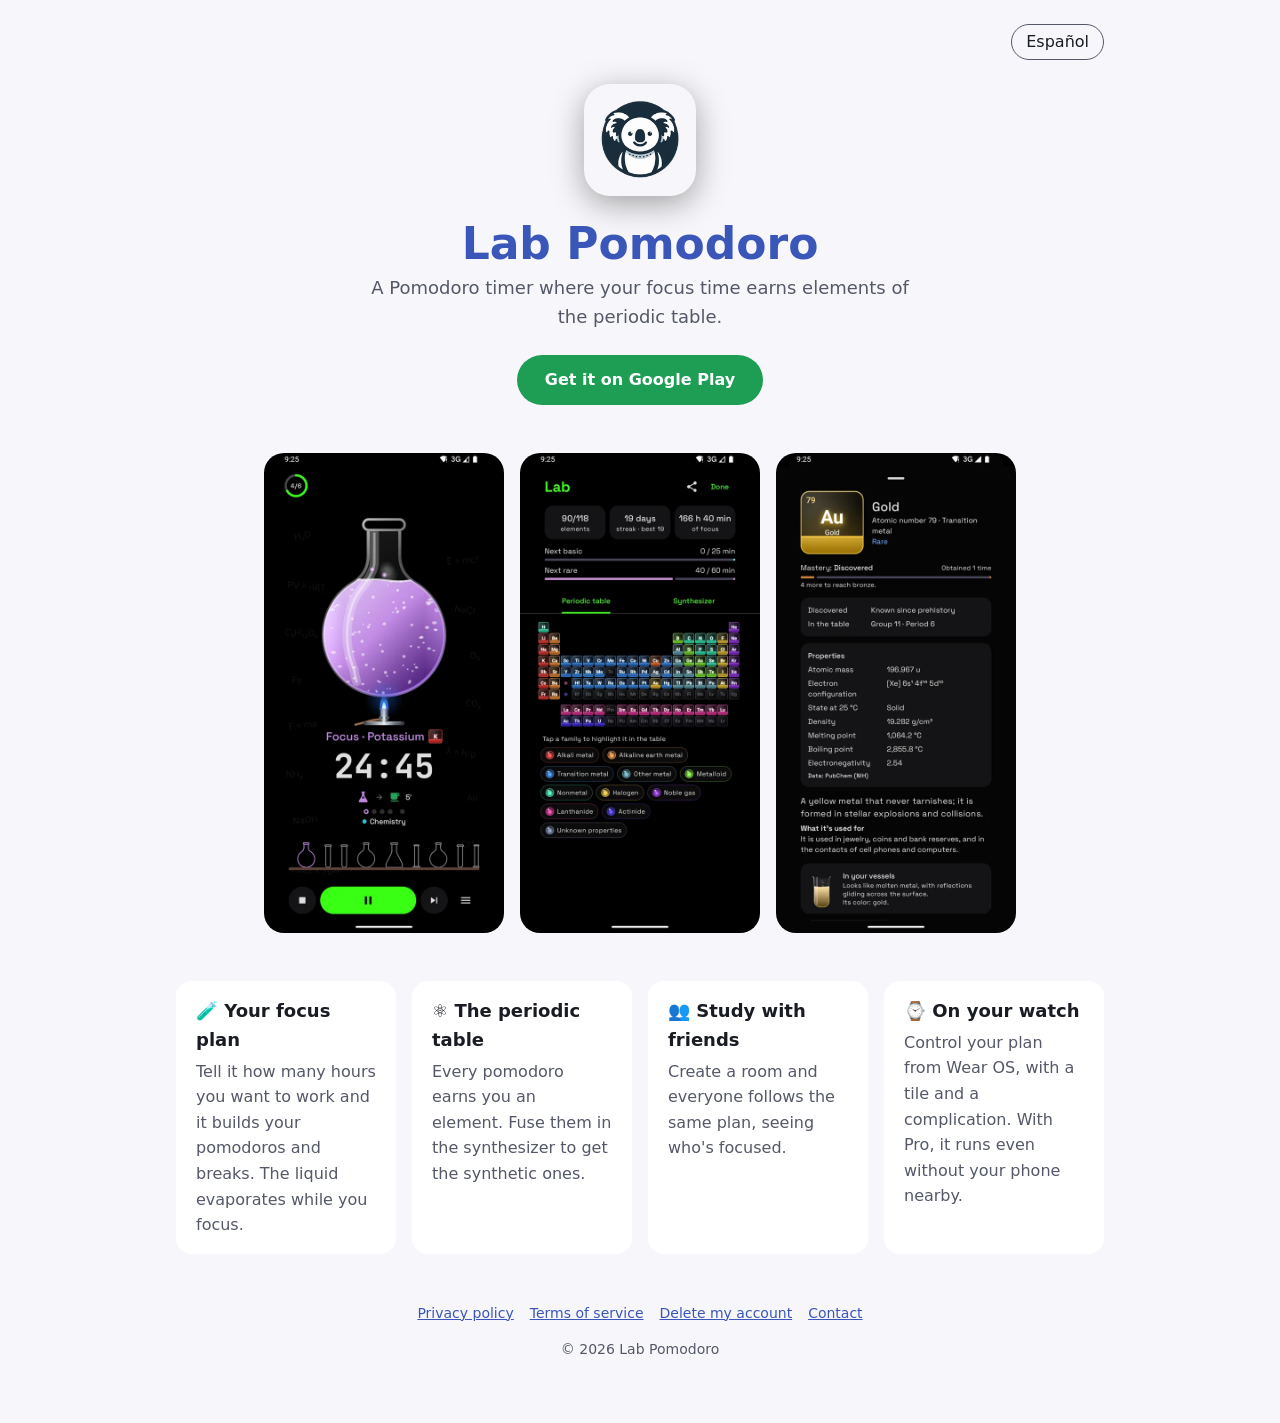
==== index.html @ 7a384c9f "Portada de Lab Pomodoro con enlaces a Play, privacidad y condiciones Co-Authored-By: Claude Opus 5.5" ====
<!doctype html>
<html lang="es">
<head>
<meta charset="utf-8">
<meta name="viewport" content="width=device-width, initial-scale=1">
<title>Lab Pomodoro</title>
<meta name="description" content="Timer Pomodoro: tu tiempo de enfoque te da elementos de la tabla periódica. · Pomodoro timer where your focus time earns elements of the periodic table.">
<link rel="icon" href="favicon.png">
<style>
  :root { --bg: #0c0e16; --fg: #e6e8f2; --muted: #a9adc2; --accent: #b2c5ff; --card: #171a26; --green: #2ecc71; --on-green: #06210f; }
  @media (prefers-color-scheme: light) {
    :root { --bg: #f7f7fb; --fg: #1a1c24; --muted: #545868; --accent: #3a56b8; --card: #ffffff; --green: #1e9e55; --on-green: #ffffff; }
  }
  * { box-sizing: border-box; }
  body { margin: 0; background: var(--bg); color: var(--fg); font: 16px/1.6 system-ui, -apple-system, "Segoe UI", Roboto, sans-serif; }
  main { max-width: 960px; margin: 0 auto; padding: 24px 16px 48px; }
  header { display: flex; justify-content: flex-end; }
  .lang { background: none; border: 1px solid var(--muted); color: var(--fg); border-radius: 999px; padding: 4px 14px; font: inherit; cursor: pointer; }
  .hero { text-align: center; padding: 24px 0 8px; }
  .hero img { width: 112px; height: 112px; border-radius: 26px; box-shadow: 0 8px 32px rgba(0, 0, 0, .35); }
  h1 { color: var(--accent); margin: 16px 0 4px; font-size: clamp(30px, 6vw, 44px); line-height: 1.15; }
  .tagline { color: var(--muted); font-size: 18px; max-width: 560px; margin: 0 auto 24px; }
  .play { display: inline-block; background: var(--green); color: var(--on-green); text-decoration: none; font-weight: 600; padding: 12px 28px; border-radius: 999px; }
  .shots { display: flex; gap: 16px; margin: 40px 0; overflow-x: auto; padding-bottom: 8px; }
  /* Centradas, pero si no caben se pueden deslizar desde la primera */
  .shots img:first-child { margin-left: auto; }
  .shots img:last-child { margin-right: auto; }
  .shots img { width: min(240px, 30vw); min-width: 150px; aspect-ratio: 1 / 2; border-radius: 20px; background: var(--card); }
  .features { display: grid; grid-template-columns: repeat(auto-fit, minmax(210px, 1fr)); gap: 16px; }
  .features section { background: var(--card); border-radius: 16px; padding: 16px 20px; }
  .features h2 { font-size: 18px; margin: 0 0 4px; }
  .features p { margin: 0; color: var(--muted); }
  footer { margin-top: 48px; text-align: center; color: var(--muted); font-size: 14px; }
  footer a { color: var(--accent); }
  footer nav { display: flex; flex-wrap: wrap; justify-content: center; gap: 4px 16px; margin-bottom: 8px; }
  html:not(.en) [lang="en"]:not(html), html.en [lang="es"]:not(html) { display: none; }
</style>
</head>
<body>
<main>
  <header><button class="lang" id="lang" type="button">English</button></header>

  <div class="hero">
    <img src="img/icon.png" alt="">
    <h1>Lab Pomodoro</h1>
    <p class="tagline" lang="es">Un timer Pomodoro donde tu tiempo de enfoque te da elementos de la tabla periódica.</p>
    <p class="tagline" lang="en">A Pomodoro timer where your focus time earns elements of the periodic table.</p>
    <a class="play" href="https://play.google.com/store/apps/details?id=com.jjas.labpomodoro">
      <span lang="es">Descárgala en Google Play</span><span lang="en">Get it on Google Play</span>
    </a>
  </div>

  <div class="shots" lang="es">
    <img src="img/es_1_timer.webp" alt="El timer con un matraz que se evapora mientras te enfocas">
    <img src="img/es_3_table.webp" alt="La tabla periódica con los elementos que has ganado">
    <img src="img/es_4_element.webp" alt="La ficha de un elemento">
  </div>
  <div class="shots" lang="en">
    <img src="img/en_1_timer.webp" alt="The timer with a flask that evaporates while you focus">
    <img src="img/en_3_table.webp" alt="The periodic table with the elements you've earned">
    <img src="img/en_4_element.webp" alt="An element's detail card">
  </div>

  <div class="features" lang="es">
    <section><h2>🧪 Tu plan de enfoque</h2><p>Dile cuántas horas quieres trabajar y arma los pomodoros y descansos. El líquido se evapora mientras te concentras.</p></section>
    <section><h2>⚛️ La tabla periódica</h2><p>Cada pomodoro te da un elemento. Fusiónalos en el sintetizador para conseguir los sintéticos.</p></section>
    <section><h2>👥 Estudia con amigos</h2><p>Crea una sala y todos siguen el mismo plan, viendo quién está enfocado.</p></section>
    <section><h2>⌚ En tu reloj</h2><p>Controla el plan desde Wear OS, con tile y complicación. Con Pro, corre aunque no tengas el teléfono cerca.</p></section>
  </div>
  <div class="features" lang="en">
    <section><h2>🧪 Your focus plan</h2><p>Tell it how many hours you want to work and it builds your pomodoros and breaks. The liquid evaporates while you focus.</p></section>
    <section><h2>⚛️ The periodic table</h2><p>Every pomodoro earns you an element. Fuse them in the synthesizer to get the synthetic ones.</p></section>
    <section><h2>👥 Study with friends</h2><p>Create a room and everyone follows the same plan, seeing who's focused.</p></section>
    <section><h2>⌚ On your watch</h2><p>Control your plan from Wear OS, with a tile and a complication. With Pro, it runs even without your phone nearby.</p></section>
  </div>

  <footer>
    <nav lang="es">
      <a href="https://jjas-029.github.io/k_pomodoro/privacy/">Política de privacidad</a>
      <a href="https://jjas-029.github.io/k_pomodoro/privacy/terms.html">Condiciones del servicio</a>
      <a href="https://jjas-029.github.io/k_pomodoro/privacy/delete-account.html">Borrar mi cuenta</a>
      <a href="mailto:ciencia.koala@gmail.com">Contacto</a>
    </nav>
    <nav lang="en">
      <a href="https://jjas-029.github.io/k_pomodoro/privacy/#en">Privacy policy</a>
      <a href="https://jjas-029.github.io/k_pomodoro/privacy/terms.html#en">Terms of service</a>
      <a href="https://jjas-029.github.io/k_pomodoro/privacy/delete-account.html">Delete my account</a>
      <a href="mailto:ciencia.koala@gmail.com">Contact</a>
    </nav>
    <p>© 2026 Lab Pomodoro</p>
  </footer>
</main>
<script>
  // Muestra el idioma del navegador; el botón cambia entre español e inglés
  const root = document.documentElement;
  const button = document.getElementById('lang');
  function show(english) {
    root.classList.toggle('en', english);
    root.lang = english ? 'en' : 'es';
    button.textContent = english ? 'Español' : 'English';
  }
  show(!(navigator.language || 'es').toLowerCase().startsWith('es'));
  button.addEventListener('click', () => show(!root.classList.contains('en')));
</script>
</body>
</html>
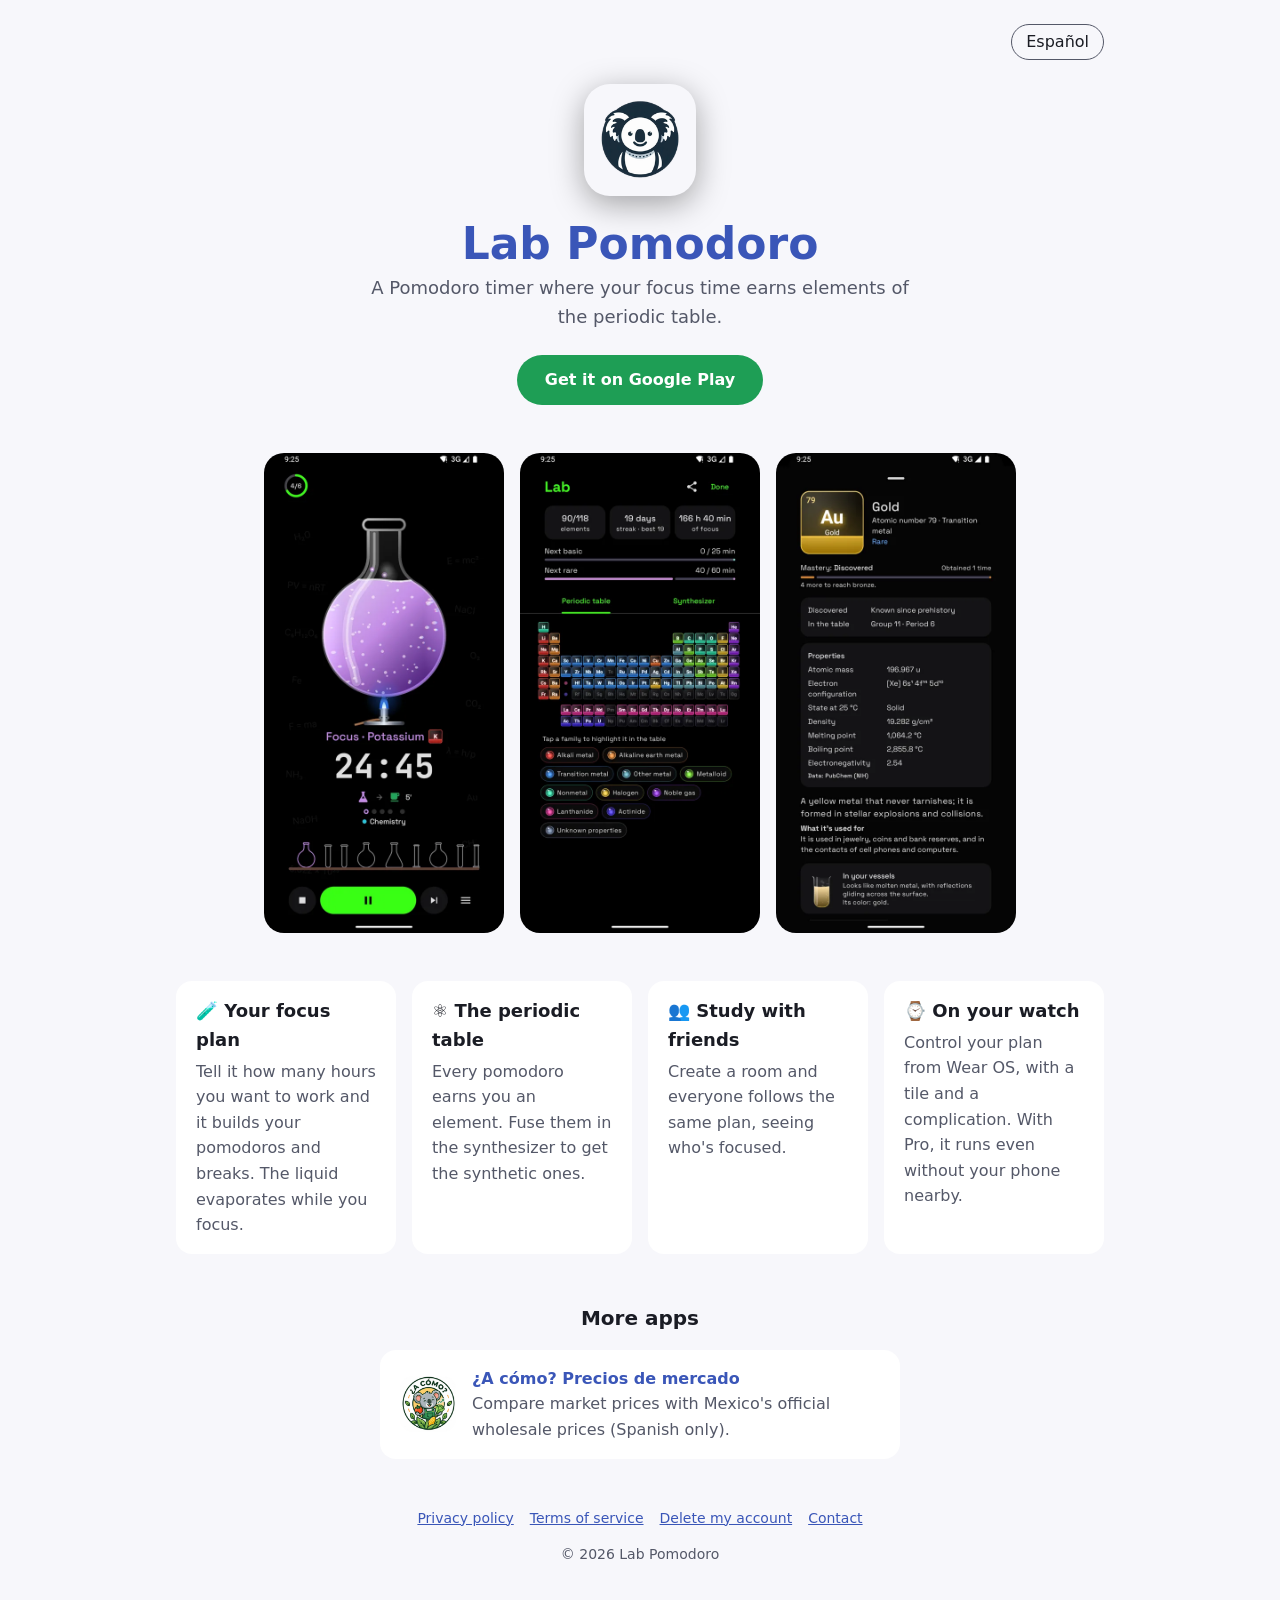
==== commit 5d95a9a4: "Página y aviso de privacidad de ¿A cómo?; sección Más apps en la portada Co-Authored-By: Claude Opus" ====
--- a/index.html
+++ b/index.html
@@ -6,6 +6,7 @@
 <title>Lab Pomodoro</title>
 <meta name="description" content="Timer Pomodoro: tu tiempo de enfoque te da elementos de la tabla periódica. · Pomodoro timer where your focus time earns elements of the periodic table.">
 <link rel="icon" href="favicon.png">
+<meta name="google-site-verification" content="lcFokOUQfvaaZZ9YzByooLf1L2oYpIY4CRU5PDK8ygM">
 <style>
   :root { --bg: #0c0e16; --fg: #e6e8f2; --muted: #a9adc2; --accent: #b2c5ff; --card: #171a26; --green: #2ecc71; --on-green: #06210f; }
   @media (prefers-color-scheme: light) {
@@ -30,6 +31,12 @@
   .features section { background: var(--card); border-radius: 16px; padding: 16px 20px; }
   .features h2 { font-size: 18px; margin: 0 0 4px; }
   .features p { margin: 0; color: var(--muted); }
+  .more { margin-top: 48px; }
+  .more h2 { font-size: 20px; text-align: center; margin: 0 0 16px; }
+  .app { display: flex; gap: 16px; align-items: center; max-width: 520px; margin: 0 auto; background: var(--card); border-radius: 16px; padding: 16px 20px; color: inherit; text-decoration: none; }
+  .app img { width: 56px; height: 56px; border-radius: 14px; flex: none; }
+  .app strong { display: block; color: var(--accent); }
+  .app span { color: var(--muted); }
   footer { margin-top: 48px; text-align: center; color: var(--muted); font-size: 14px; }
   footer a { color: var(--accent); }
   footer nav { display: flex; flex-wrap: wrap; justify-content: center; gap: 4px 16px; margin-bottom: 8px; }
@@ -74,6 +81,16 @@
     <section><h2>⌚ On your watch</h2><p>Control your plan from Wear OS, with a tile and a complication. With Pro, it runs even without your phone nearby.</p></section>
   </div>
 
+  <div class="more">
+    <h2 lang="es">Más apps</h2><h2 lang="en">More apps</h2>
+    <a class="app" href="acomo/">
+      <img src="acomo/icon.png" alt="">
+      <div><strong>¿A cómo? Precios de mercado</strong>
+        <span lang="es">Compara lo que te cobran en el mercado con los precios oficiales de mayoreo de México.</span>
+        <span lang="en">Compare market prices with Mexico's official wholesale prices (Spanish only).</span></div>
+    </a>
+  </div>
+
   <footer>
     <nav lang="es">
       <a href="https://jjas-029.github.io/k_pomodoro/privacy/">Política de privacidad</a>
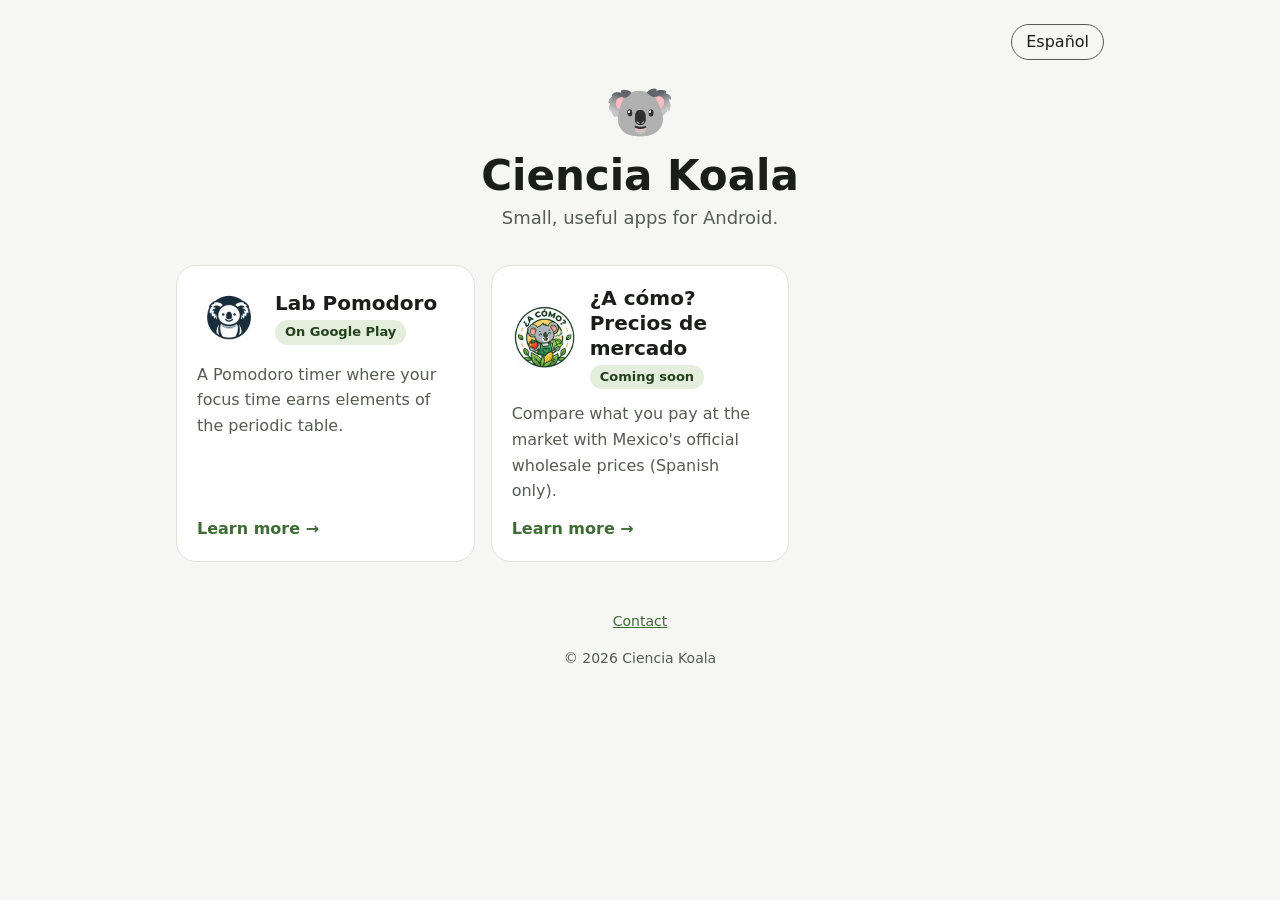
==== commit a985d0d2: "Catálogo de apps en la portada; Lab Pomodoro y ¿A cómo? en sus propias páginas Co-Authored-By: Claud" ====
--- a/index.html
+++ b/index.html
@@ -3,43 +3,35 @@
 <head>
 <meta charset="utf-8">
 <meta name="viewport" content="width=device-width, initial-scale=1">
-<title>Lab Pomodoro</title>
-<meta name="description" content="Timer Pomodoro: tu tiempo de enfoque te da elementos de la tabla periódica. · Pomodoro timer where your focus time earns elements of the periodic table.">
+<title>Ciencia Koala · Apps</title>
+<meta name="description" content="Apps para Android de Ciencia Koala: Lab Pomodoro y ¿A cómo? · Android apps by Ciencia Koala.">
 <link rel="icon" href="favicon.png">
 <meta name="google-site-verification" content="lcFokOUQfvaaZZ9YzByooLf1L2oYpIY4CRU5PDK8ygM">
 <style>
-  :root { --bg: #0c0e16; --fg: #e6e8f2; --muted: #a9adc2; --accent: #b2c5ff; --card: #171a26; --green: #2ecc71; --on-green: #06210f; }
-  @media (prefers-color-scheme: light) {
-    :root { --bg: #f7f7fb; --fg: #1a1c24; --muted: #545868; --accent: #3a56b8; --card: #ffffff; --green: #1e9e55; --on-green: #ffffff; }
+  :root { --bg: #f6f7f4; --fg: #1b1d1a; --muted: #565b54; --accent: #3f6b35; --card: #ffffff; --line: #e1e4dc; --chip: #e4eedd; --on-chip: #24401d; }
+  @media (prefers-color-scheme: dark) {
+    :root { --bg: #111311; --fg: #e3e5df; --muted: #aab0a6; --accent: #a9d39a; --card: #1b1e1a; --line: #2b2f29; --chip: #26331f; --on-chip: #c8e6bc; }
   }
   * { box-sizing: border-box; }
   body { margin: 0; background: var(--bg); color: var(--fg); font: 16px/1.6 system-ui, -apple-system, "Segoe UI", Roboto, sans-serif; }
   main { max-width: 960px; margin: 0 auto; padding: 24px 16px 48px; }
   header { display: flex; justify-content: flex-end; }
   .lang { background: none; border: 1px solid var(--muted); color: var(--fg); border-radius: 999px; padding: 4px 14px; font: inherit; cursor: pointer; }
-  .hero { text-align: center; padding: 24px 0 8px; }
-  .hero img { width: 112px; height: 112px; border-radius: 26px; box-shadow: 0 8px 32px rgba(0, 0, 0, .35); }
-  h1 { color: var(--accent); margin: 16px 0 4px; font-size: clamp(30px, 6vw, 44px); line-height: 1.15; }
-  .tagline { color: var(--muted); font-size: 18px; max-width: 560px; margin: 0 auto 24px; }
-  .play { display: inline-block; background: var(--green); color: var(--on-green); text-decoration: none; font-weight: 600; padding: 12px 28px; border-radius: 999px; }
-  .shots { display: flex; gap: 16px; margin: 40px 0; overflow-x: auto; padding-bottom: 8px; }
-  /* Centradas, pero si no caben se pueden deslizar desde la primera */
-  .shots img:first-child { margin-left: auto; }
-  .shots img:last-child { margin-right: auto; }
-  .shots img { width: min(240px, 30vw); min-width: 150px; aspect-ratio: 1 / 2; border-radius: 20px; background: var(--card); }
-  .features { display: grid; grid-template-columns: repeat(auto-fit, minmax(210px, 1fr)); gap: 16px; }
-  .features section { background: var(--card); border-radius: 16px; padding: 16px 20px; }
-  .features h2 { font-size: 18px; margin: 0 0 4px; }
-  .features p { margin: 0; color: var(--muted); }
-  .more { margin-top: 48px; }
-  .more h2 { font-size: 20px; text-align: center; margin: 0 0 16px; }
-  .app { display: flex; gap: 16px; align-items: center; max-width: 520px; margin: 0 auto; background: var(--card); border-radius: 16px; padding: 16px 20px; color: inherit; text-decoration: none; }
-  .app img { width: 56px; height: 56px; border-radius: 14px; flex: none; }
-  .app strong { display: block; color: var(--accent); }
-  .app span { color: var(--muted); }
+  .intro { text-align: center; padding: 24px 0 32px; }
+  .logo { font-size: 56px; line-height: 1; }
+  h1 { margin: 12px 0 4px; font-size: clamp(30px, 6vw, 42px); line-height: 1.15; }
+  .intro p { color: var(--muted); font-size: 18px; max-width: 520px; margin: 0 auto; }
+  .apps { display: grid; grid-template-columns: repeat(auto-fill, minmax(280px, 1fr)); gap: 16px; }
+  .app { display: flex; flex-direction: column; gap: 12px; background: var(--card); border: 1px solid var(--line); border-radius: 20px; padding: 20px; color: inherit; text-decoration: none; transition: transform .15s, box-shadow .15s; }
+  .app:hover, .app:focus-visible { transform: translateY(-2px); box-shadow: 0 8px 24px rgba(0, 0, 0, .12); }
+  .app .top { display: flex; gap: 14px; align-items: center; }
+  .app img { width: 64px; height: 64px; border-radius: 16px; flex: none; }
+  .app h2 { font-size: 20px; margin: 0; line-height: 1.25; }
+  .chip { display: inline-block; font-size: 13px; font-weight: 600; background: var(--chip); color: var(--on-chip); border-radius: 999px; padding: 2px 10px; margin-top: 4px; }
+  .app p { margin: 0; color: var(--muted); }
+  .app .more { color: var(--accent); font-weight: 600; margin-top: auto; }
   footer { margin-top: 48px; text-align: center; color: var(--muted); font-size: 14px; }
   footer a { color: var(--accent); }
-  footer nav { display: flex; flex-wrap: wrap; justify-content: center; gap: 4px 16px; margin-bottom: 8px; }
   html:not(.en) [lang="en"]:not(html), html.en [lang="es"]:not(html) { display: none; }
 </style>
 </head>
@@ -47,64 +39,41 @@
 <main>
   <header><button class="lang" id="lang" type="button">English</button></header>
 
-  <div class="hero">
-    <img src="img/icon.png" alt="">
-    <h1>Lab Pomodoro</h1>
-    <p class="tagline" lang="es">Un timer Pomodoro donde tu tiempo de enfoque te da elementos de la tabla periódica.</p>
-    <p class="tagline" lang="en">A Pomodoro timer where your focus time earns elements of the periodic table.</p>
-    <a class="play" href="https://play.google.com/store/apps/details?id=com.jjas.labpomodoro">
-      <span lang="es">Descárgala en Google Play</span><span lang="en">Get it on Google Play</span>
-    </a>
+  <div class="intro">
+    <div class="logo" aria-hidden="true">🐨</div>
+    <h1>Ciencia Koala</h1>
+    <p lang="es">Apps pequeñas y útiles para Android.</p>
+    <p lang="en">Small, useful apps for Android.</p>
   </div>
 
-  <div class="shots" lang="es">
-    <img src="img/es_1_timer.webp" alt="El timer con un matraz que se evapora mientras te enfocas">
-    <img src="img/es_3_table.webp" alt="La tabla periódica con los elementos que has ganado">
-    <img src="img/es_4_element.webp" alt="La ficha de un elemento">
-  </div>
-  <div class="shots" lang="en">
-    <img src="img/en_1_timer.webp" alt="The timer with a flask that evaporates while you focus">
-    <img src="img/en_3_table.webp" alt="The periodic table with the elements you've earned">
-    <img src="img/en_4_element.webp" alt="An element's detail card">
-  </div>
+  <!-- Para agregar una app nueva: copiar un bloque <a class="app"> y crear su carpeta -->
+  <div class="apps">
+    <a class="app" href="lab-pomodoro/">
+      <div class="top">
+        <img src="lab-pomodoro/img/icon.png" alt="">
+        <div><h2>Lab Pomodoro</h2>
+          <span class="chip" lang="es">En Google Play</span><span class="chip" lang="en">On Google Play</span></div>
+      </div>
+      <p lang="es">Un timer Pomodoro donde tu tiempo de enfoque te da elementos de la tabla periódica.</p>
+      <p lang="en">A Pomodoro timer where your focus time earns elements of the periodic table.</p>
+      <span class="more"><span lang="es">Ver más →</span><span lang="en">Learn more →</span></span>
+    </a>
 
-  <div class="features" lang="es">
-    <section><h2>🧪 Tu plan de enfoque</h2><p>Dile cuántas horas quieres trabajar y arma los pomodoros y descansos. El líquido se evapora mientras te concentras.</p></section>
-    <section><h2>⚛️ La tabla periódica</h2><p>Cada pomodoro te da un elemento. Fusiónalos en el sintetizador para conseguir los sintéticos.</p></section>
-    <section><h2>👥 Estudia con amigos</h2><p>Crea una sala y todos siguen el mismo plan, viendo quién está enfocado.</p></section>
-    <section><h2>⌚ En tu reloj</h2><p>Controla el plan desde Wear OS, con tile y complicación. Con Pro, corre aunque no tengas el teléfono cerca.</p></section>
-  </div>
-  <div class="features" lang="en">
-    <section><h2>🧪 Your focus plan</h2><p>Tell it how many hours you want to work and it builds your pomodoros and breaks. The liquid evaporates while you focus.</p></section>
-    <section><h2>⚛️ The periodic table</h2><p>Every pomodoro earns you an element. Fuse them in the synthesizer to get the synthetic ones.</p></section>
-    <section><h2>👥 Study with friends</h2><p>Create a room and everyone follows the same plan, seeing who's focused.</p></section>
-    <section><h2>⌚ On your watch</h2><p>Control your plan from Wear OS, with a tile and a complication. With Pro, it runs even without your phone nearby.</p></section>
-  </div>
-
-  <div class="more">
-    <h2 lang="es">Más apps</h2><h2 lang="en">More apps</h2>
     <a class="app" href="acomo/">
-      <img src="acomo/icon.png" alt="">
-      <div><strong>¿A cómo? Precios de mercado</strong>
-        <span lang="es">Compara lo que te cobran en el mercado con los precios oficiales de mayoreo de México.</span>
-        <span lang="en">Compare market prices with Mexico's official wholesale prices (Spanish only).</span></div>
+      <div class="top">
+        <img src="acomo/icon.png" alt="">
+        <div><h2>¿A cómo? Precios de mercado</h2>
+          <span class="chip" lang="es">Muy pronto</span><span class="chip" lang="en">Coming soon</span></div>
+      </div>
+      <p lang="es">Compara lo que te cobran en el mercado o tianguis con los precios oficiales de mayoreo de México.</p>
+      <p lang="en">Compare what you pay at the market with Mexico's official wholesale prices (Spanish only).</p>
+      <span class="more"><span lang="es">Ver más →</span><span lang="en">Learn more →</span></span>
     </a>
   </div>
 
   <footer>
-    <nav lang="es">
-      <a href="https://jjas-029.github.io/k_pomodoro/privacy/">Política de privacidad</a>
-      <a href="https://jjas-029.github.io/k_pomodoro/privacy/terms.html">Condiciones del servicio</a>
-      <a href="https://jjas-029.github.io/k_pomodoro/privacy/delete-account.html">Borrar mi cuenta</a>
-      <a href="mailto:ciencia.koala@gmail.com">Contacto</a>
-    </nav>
-    <nav lang="en">
-      <a href="https://jjas-029.github.io/k_pomodoro/privacy/#en">Privacy policy</a>
-      <a href="https://jjas-029.github.io/k_pomodoro/privacy/terms.html#en">Terms of service</a>
-      <a href="https://jjas-029.github.io/k_pomodoro/privacy/delete-account.html">Delete my account</a>
-      <a href="mailto:ciencia.koala@gmail.com">Contact</a>
-    </nav>
-    <p>© 2026 Lab Pomodoro</p>
+    <p><a href="mailto:ciencia.koala@gmail.com"><span lang="es">Contacto</span><span lang="en">Contact</span></a></p>
+    <p>© 2026 Ciencia Koala</p>
   </footer>
 </main>
 <script>
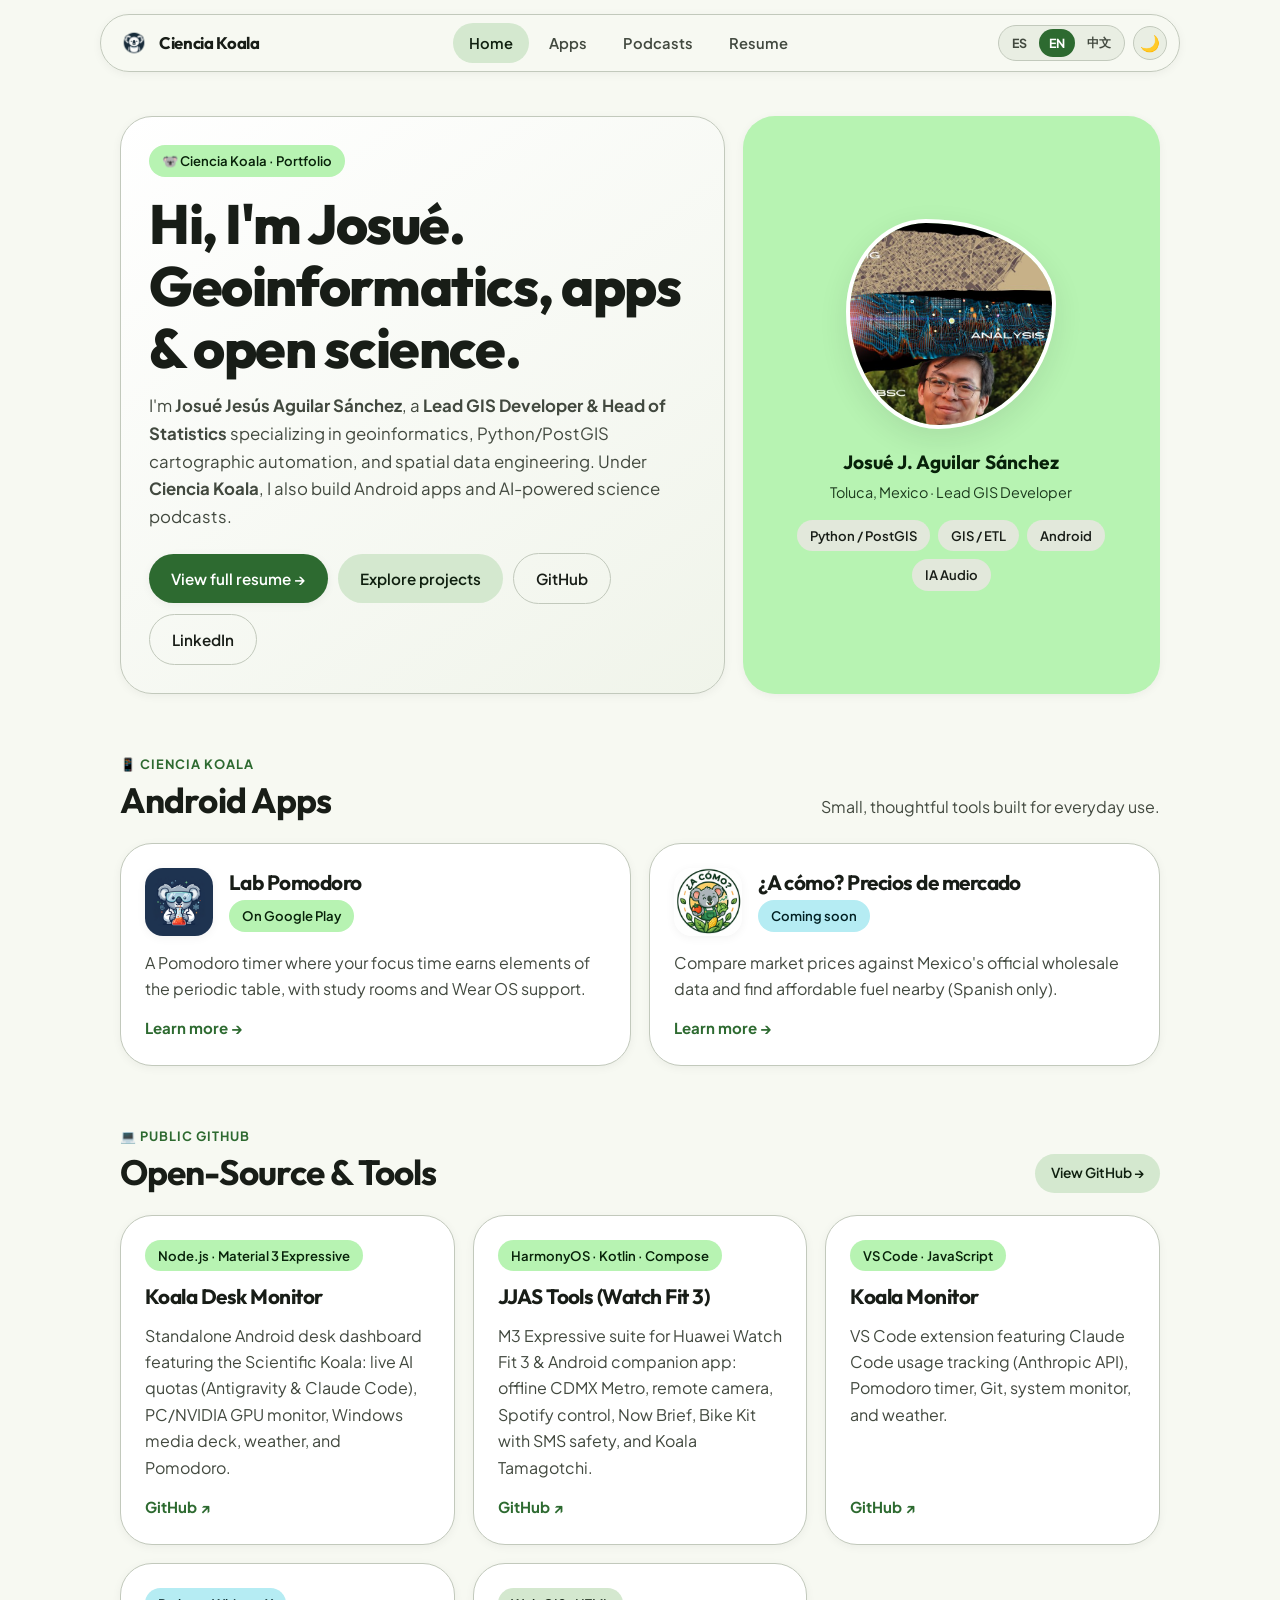
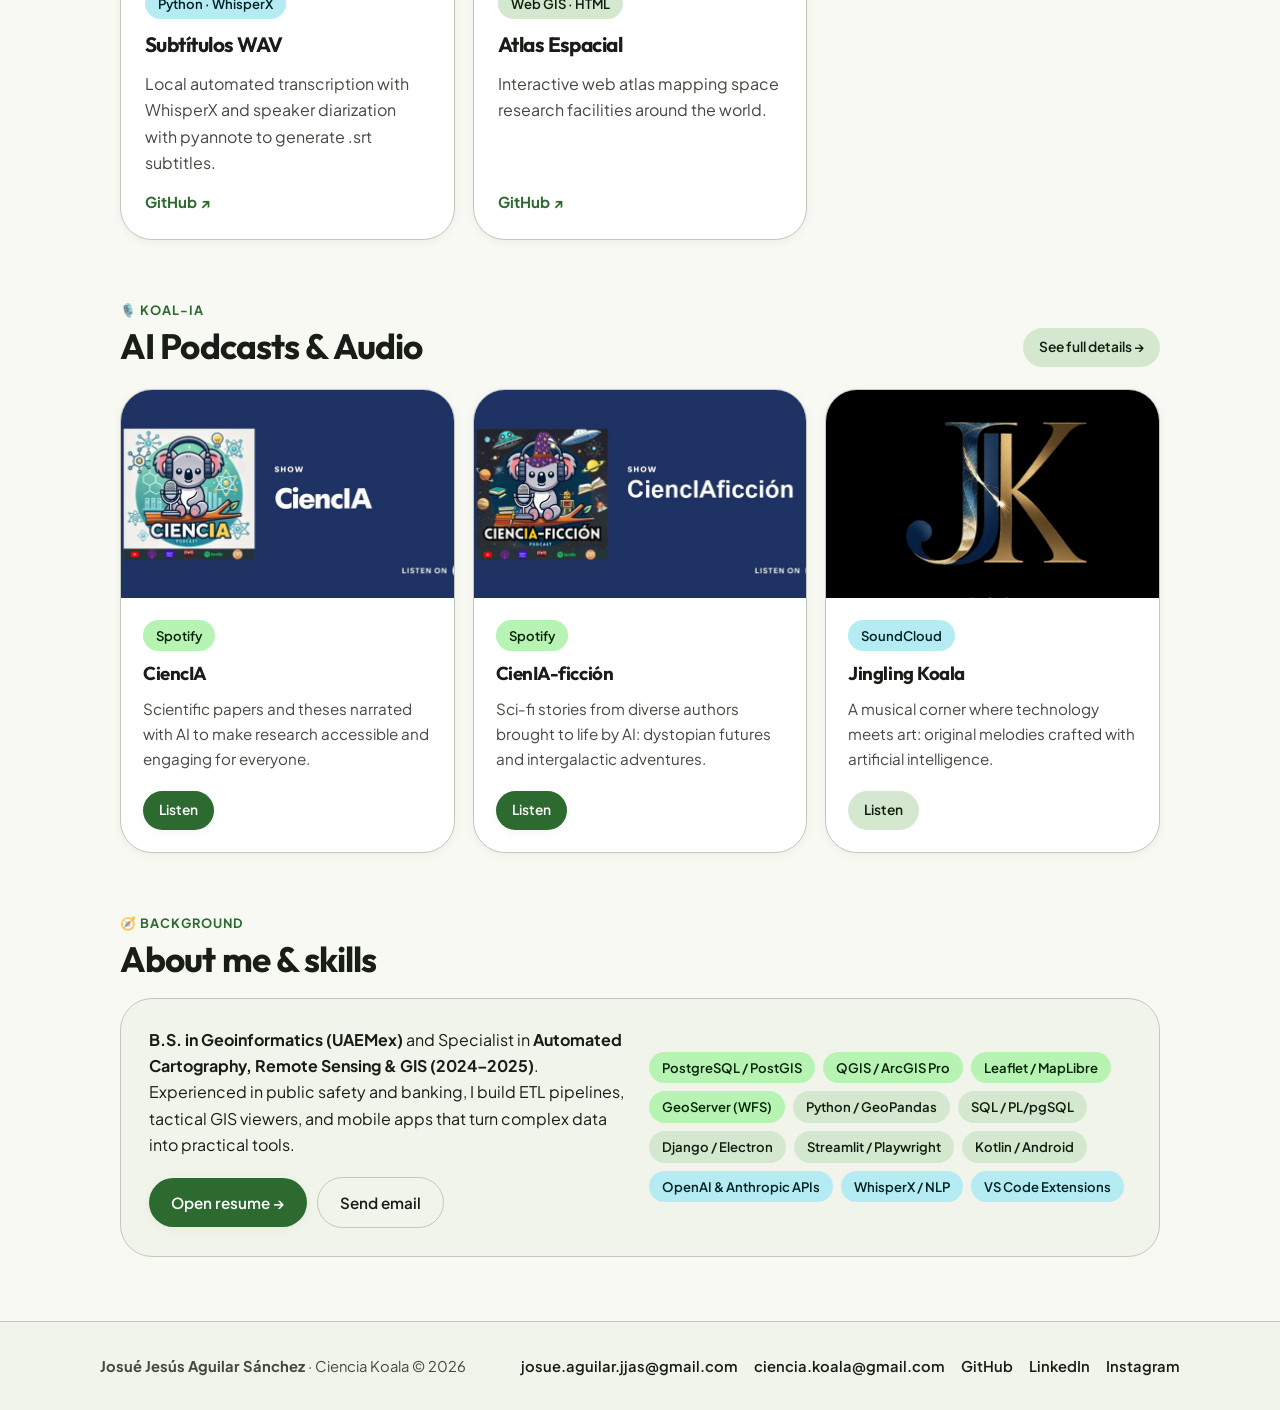
==== commit f7033497: "Unificar portafolio personal, CV, podcasts Koal-IA y apps Ciencia Koala (M3 Expressive, ES/EN/ZH)" ====
--- a/index.html
+++ b/index.html
@@ -1,92 +1,420 @@
 <!doctype html>
-<html lang="es">
+<html lang="es" data-lang="es">
 <head>
-<meta charset="utf-8">
-<meta name="viewport" content="width=device-width, initial-scale=1">
-<title>Ciencia Koala · Apps</title>
-<meta name="description" content="Apps para Android de Ciencia Koala: Lab Pomodoro y ¿A cómo? · Android apps by Ciencia Koala.">
-<link rel="icon" href="favicon.png">
-<meta name="google-site-verification" content="lcFokOUQfvaaZZ9YzByooLf1L2oYpIY4CRU5PDK8ygM">
-<style>
-  :root { --bg: #f6f7f4; --fg: #1b1d1a; --muted: #565b54; --accent: #3f6b35; --card: #ffffff; --line: #e1e4dc; --chip: #e4eedd; --on-chip: #24401d; }
-  @media (prefers-color-scheme: dark) {
-    :root { --bg: #111311; --fg: #e3e5df; --muted: #aab0a6; --accent: #a9d39a; --card: #1b1e1a; --line: #2b2f29; --chip: #26331f; --on-chip: #c8e6bc; }
-  }
-  * { box-sizing: border-box; }
-  body { margin: 0; background: var(--bg); color: var(--fg); font: 16px/1.6 system-ui, -apple-system, "Segoe UI", Roboto, sans-serif; }
-  main { max-width: 960px; margin: 0 auto; padding: 24px 16px 48px; }
-  header { display: flex; justify-content: flex-end; }
-  .lang { background: none; border: 1px solid var(--muted); color: var(--fg); border-radius: 999px; padding: 4px 14px; font: inherit; cursor: pointer; }
-  .intro { text-align: center; padding: 24px 0 32px; }
-  .logo { font-size: 56px; line-height: 1; }
-  h1 { margin: 12px 0 4px; font-size: clamp(30px, 6vw, 42px); line-height: 1.15; }
-  .intro p { color: var(--muted); font-size: 18px; max-width: 520px; margin: 0 auto; }
-  .apps { display: grid; grid-template-columns: repeat(auto-fill, minmax(280px, 1fr)); gap: 16px; }
-  .app { display: flex; flex-direction: column; gap: 12px; background: var(--card); border: 1px solid var(--line); border-radius: 20px; padding: 20px; color: inherit; text-decoration: none; transition: transform .15s, box-shadow .15s; }
-  .app:hover, .app:focus-visible { transform: translateY(-2px); box-shadow: 0 8px 24px rgba(0, 0, 0, .12); }
-  .app .top { display: flex; gap: 14px; align-items: center; }
-  .app img { width: 64px; height: 64px; border-radius: 16px; flex: none; }
-  .app h2 { font-size: 20px; margin: 0; line-height: 1.25; }
-  .chip { display: inline-block; font-size: 13px; font-weight: 600; background: var(--chip); color: var(--on-chip); border-radius: 999px; padding: 2px 10px; margin-top: 4px; }
-  .app p { margin: 0; color: var(--muted); }
-  .app .more { color: var(--accent); font-weight: 600; margin-top: auto; }
-  footer { margin-top: 48px; text-align: center; color: var(--muted); font-size: 14px; }
-  footer a { color: var(--accent); }
-  html:not(.en) [lang="en"]:not(html), html.en [lang="es"]:not(html) { display: none; }
-</style>
+  <meta charset="utf-8">
+  <meta name="viewport" content="width=device-width, initial-scale=1">
+  <title>Josué J.A.S. · Ciencia Koala</title>
+  <meta name="description" content="Portafolio personal de Josué Jesús Aguilar Sánchez y proyectos de Ciencia Koala: apps para Android (Lab Pomodoro, ¿A cómo?), geoinformática y podcasts con IA.">
+  <link rel="icon" href="favicon.png">
+  <!-- Verificación de Google Search Console / AdMob — NO eliminar -->
+  <meta name="google-site-verification" content="lcFokOUQfvaaZZ9YzByooLf1L2oYpIY4CRU5PDK8ygM">
+  <link rel="stylesheet" href="assets/css/site.css">
+  <script src="assets/js/site.js"></script>
 </head>
 <body>
-<main>
-  <header><button class="lang" id="lang" type="button">English</button></header>
-
-  <div class="intro">
-    <div class="logo" aria-hidden="true">🐨</div>
-    <h1>Ciencia Koala</h1>
-    <p lang="es">Apps pequeñas y útiles para Android.</p>
-    <p lang="en">Small, useful apps for Android.</p>
+  <div class="topbar-wrap">
+    <header class="topbar">
+      <a class="brand" href="./">
+        <img src="assets/img/logo-koala.png" alt="">
+        <span>Ciencia Koala</span>
+      </a>
+
+      <nav class="nav-links" aria-label="Navegación principal">
+        <a class="nav-link active" href="./">
+          <span data-i18n="es">Inicio</span>
+          <span data-i18n="en">Home</span>
+          <span data-i18n="zh">首页</span>
+        </a>
+        <a class="nav-link" href="#apps">
+          <span data-i18n="es">Apps</span>
+          <span data-i18n="en">Apps</span>
+          <span data-i18n="zh">应用</span>
+        </a>
+        <a class="nav-link" href="podcasts/">
+          <span data-i18n="es">Podcasts</span>
+          <span data-i18n="en">Podcasts</span>
+          <span data-i18n="zh">播客</span>
+        </a>
+        <a class="nav-link" href="cv/">
+          <span data-i18n="es">CV</span>
+          <span data-i18n="en">Resume</span>
+          <span data-i18n="zh">简历</span>
+        </a>
+      </nav>
+
+      <div class="controls">
+        <div class="lang-group" role="group" aria-label="Idioma">
+          <button class="lang-btn" type="button" data-set-lang="es" aria-pressed="true">ES</button>
+          <button class="lang-btn" type="button" data-set-lang="en" aria-pressed="false">EN</button>
+          <button class="lang-btn" type="button" data-set-lang="zh" aria-pressed="false">中文</button>
+        </div>
+        <button class="theme-btn" id="theme-toggle" type="button" aria-label="Cambiar tema">🌙</button>
+      </div>
+    </header>
   </div>
 
-  <!-- Para agregar una app nueva: copiar un bloque <a class="app"> y crear su carpeta -->
-  <div class="apps">
-    <a class="app" href="lab-pomodoro/">
-      <div class="top">
-        <img src="lab-pomodoro/img/icon.png" alt="">
-        <div><h2>Lab Pomodoro</h2>
-          <span class="chip" lang="es">En Google Play</span><span class="chip" lang="en">On Google Play</span></div>
-      </div>
-      <p lang="es">Un timer Pomodoro donde tu tiempo de enfoque te da elementos de la tabla periódica.</p>
-      <p lang="en">A Pomodoro timer where your focus time earns elements of the periodic table.</p>
-      <span class="more"><span lang="es">Ver más →</span><span lang="en">Learn more →</span></span>
-    </a>
-
-    <a class="app" href="acomo/">
-      <div class="top">
-        <img src="acomo/icon.png" alt="">
-        <div><h2>¿A cómo? Precios de mercado</h2>
-          <span class="chip" lang="es">Muy pronto</span><span class="chip" lang="en">Coming soon</span></div>
-      </div>
-      <p lang="es">Compara lo que te cobran en el mercado o tianguis con los precios oficiales de mayoreo de México.</p>
-      <p lang="en">Compare what you pay at the market with Mexico's official wholesale prices (Spanish only).</p>
-      <span class="more"><span lang="es">Ver más →</span><span lang="en">Learn more →</span></span>
-    </a>
-  </div>
-
-  <footer>
-    <p><a href="mailto:ciencia.koala@gmail.com"><span lang="es">Contacto</span><span lang="en">Contact</span></a></p>
-    <p>© 2026 Ciencia Koala</p>
+  <main class="container">
+    <!-- Hero Bento -->
+    <section class="hero-bento">
+      <div class="surface-card hero-main">
+        <div>
+          <div class="chip-row" style="margin-bottom: 16px;">
+            <span class="chip chip-primary">
+              <span data-i18n="es">🐨 Ciencia Koala · Portafolio</span>
+              <span data-i18n="en">🐨 Ciencia Koala · Portfolio</span>
+              <span data-i18n="zh">🐨 Ciencia Koala · 个人作品集</span>
+            </span>
+          </div>
+
+          <h1 class="display-title">
+            <span data-i18n="es">Hola, soy Josué.<br>Geoinformática, apps y ciencia abierta.</span>
+            <span data-i18n="en">Hi, I'm Josué.<br>Geoinformatics, apps &amp; open science.</span>
+            <span data-i18n="zh">你好，我是 Josué。<br>地理信息、移动应用与科普创作。</span>
+          </h1>
+
+          <p data-i18n="es">
+            Soy <strong>Josué Jesús Aguilar Sánchez</strong>, <strong>Lead GIS Developer &amp; Jefe de Estadística</strong>, especializado en geoinformática, automatización cartográfica con Python/PostGIS y análisis de datos masivos.
+            Bajo <strong>Ciencia Koala</strong> también creo apps para Android y proyectos de divulgación y audio con IA.
+          </p>
+          <p data-i18n="en">
+            I'm <strong>Josué Jesús Aguilar Sánchez</strong>, a <strong>Lead GIS Developer &amp; Head of Statistics</strong> specializing in geoinformatics, Python/PostGIS cartographic automation, and spatial data engineering.
+            Under <strong>Ciencia Koala</strong>, I also build Android apps and AI-powered science podcasts.
+          </p>
+          <p data-i18n="zh">
+            我是 <strong>Josué Jesús Aguilar Sánchez</strong>，担任<strong>首席 GIS 开发者与统计负责人</strong>，专注于地理信息科学、Python/PostGIS 制图自动化与空间数据工程。
+            在 <strong>Ciencia Koala</strong> 品牌下，我也开发 Android 应用与 AI 科普播客。
+          </p>
+        </div>
+
+        <div class="btn-row">
+          <a class="btn btn-filled" href="cv/">
+            <span data-i18n="es">Ver mi CV completo →</span>
+            <span data-i18n="en">View full resume →</span>
+            <span data-i18n="zh">查看完整简历 →</span>
+          </a>
+          <a class="btn btn-tonal" href="#apps">
+            <span data-i18n="es">Explorar proyectos</span>
+            <span data-i18n="en">Explore projects</span>
+            <span data-i18n="zh">浏览项目</span>
+          </a>
+          <a class="btn btn-outlined" href="https://github.com/JJAS-029" target="_blank" rel="noopener">GitHub</a>
+          <a class="btn btn-outlined" href="https://www.linkedin.com/in/josu%C3%A9-jes%C3%BAs-aguilar-s%C3%A1nchez-geo/" target="_blank" rel="noopener">LinkedIn</a>
+        </div>
+      </div>
+
+      <aside class="surface-card hero-side">
+        <div class="avatar-frame">
+          <img src="assets/img/profile.jpg" alt="Josué Jesús Aguilar Sánchez">
+        </div>
+        <div class="hero-side-content">
+          <div class="hero-side-meta">
+            <strong>Josué J. Aguilar Sánchez</strong>
+            <span data-i18n="es">Toluca, México · Lead GIS Developer</span>
+            <span data-i18n="en">Toluca, Mexico · Lead GIS Developer</span>
+            <span data-i18n="zh">墨西哥托卢卡 · 首席 GIS 开发者</span>
+          </div>
+          <div class="chip-row" style="justify-content: center;">
+            <span class="chip chip-surface">Python / PostGIS</span>
+            <span class="chip chip-surface">GIS / ETL</span>
+            <span class="chip chip-surface">Android</span>
+            <span class="chip chip-surface">IA Audio</span>
+          </div>
+        </div>
+      </aside>
+    </section>
+
+    <!-- Apps Android (Ciencia Koala) -->
+    <section id="apps">
+      <div class="section-header">
+        <div>
+          <div class="section-eyebrow">
+            <span data-i18n="es">📱 Ciencia Koala</span>
+            <span data-i18n="en">📱 Ciencia Koala</span>
+            <span data-i18n="zh">📱 Ciencia Koala</span>
+          </div>
+          <h2 class="section-title">
+            <span data-i18n="es">Apps para Android</span>
+            <span data-i18n="en">Android Apps</span>
+            <span data-i18n="zh">Android 应用</span>
+          </h2>
+        </div>
+        <p class="muted" style="margin: 0;">
+          <span data-i18n="es">Herramientas pequeñas, cuidadas y pensadas para el día a día.</span>
+          <span data-i18n="en">Small, thoughtful tools built for everyday use.</span>
+          <span data-i18n="zh">小巧、精致、面向日常使用的实用工具。</span>
+        </p>
+      </div>
+
+      <!-- Para agregar una app nueva: copiar un bloque <a class="project-card"> y crear su carpeta -->
+      <div class="grid-2">
+        <a class="project-card" href="lab-pomodoro/">
+          <div class="app-head">
+            <img class="app-icon" src="lab-pomodoro/img/icon.png" alt="Lab Pomodoro">
+            <div>
+              <h3>Lab Pomodoro</h3>
+              <span class="chip chip-primary" style="margin-top: 6px;">
+                <span data-i18n="es">En Google Play</span>
+                <span data-i18n="en">On Google Play</span>
+                <span data-i18n="zh">已在 Google Play 上架</span>
+              </span>
+            </div>
+          </div>
+          <p data-i18n="es">Un timer Pomodoro donde tu tiempo de enfoque te da elementos de la tabla periódica, salas con amigos y soporte para Wear OS.</p>
+          <p data-i18n="en">A Pomodoro timer where your focus time earns elements of the periodic table, with study rooms and Wear OS support.</p>
+          <p data-i18n="zh">一款番茄钟应用：你的专注时间可以解锁元素周期表中的化学元素，支持好友自习室与 Wear OS 手表。</p>
+          <span class="card-action">
+            <span data-i18n="es">Ver app →</span>
+            <span data-i18n="en">Learn more →</span>
+            <span data-i18n="zh">了解详情 →</span>
+          </span>
+        </a>
+
+        <a class="project-card" href="acomo/">
+          <div class="app-head">
+            <img class="app-icon" src="acomo/icon.png" alt="¿A cómo?">
+            <div>
+              <h3>¿A cómo? Precios de mercado</h3>
+              <span class="chip chip-tertiary" style="margin-top: 6px;">
+                <span data-i18n="es">Muy pronto</span>
+                <span data-i18n="en">Coming soon</span>
+                <span data-i18n="zh">即将推出</span>
+              </span>
+            </div>
+          </div>
+          <p data-i18n="es">Compara lo que te cobran en el mercado o tianguis con los precios oficiales de mayoreo de México y encuentra gasolina barata cerca de ti.</p>
+          <p data-i18n="en">Compare market prices against Mexico's official wholesale data and find affordable fuel nearby (Spanish only).</p>
+          <p data-i18n="zh">将墨西哥农贸市场价格与官方批发数据进行对比，并查找附近的低价加油站（仅限西班牙语）。</p>
+          <span class="card-action">
+            <span data-i18n="es">Ver app →</span>
+            <span data-i18n="en">Learn more →</span>
+            <span data-i18n="zh">了解详情 →</span>
+          </span>
+        </a>
+      </div>
+    </section>
+
+    <!-- Código Abierto / Proyectos Públicos en GitHub -->
+    <section id="opensource">
+      <div class="section-header">
+        <div>
+          <div class="section-eyebrow">
+            <span data-i18n="es">💻 GitHub Público</span>
+            <span data-i18n="en">💻 Public GitHub</span>
+            <span data-i18n="zh">💻 GitHub 开源项目</span>
+          </div>
+          <h2 class="section-title">
+            <span data-i18n="es">Herramientas y Código Abierto</span>
+            <span data-i18n="en">Open-Source &amp; Tools</span>
+            <span data-i18n="zh">开源工具与代码</span>
+          </h2>
+        </div>
+        <a class="btn btn-tonal btn-sm" href="https://github.com/JJAS-029?tab=repositories" target="_blank" rel="noopener">
+          <span data-i18n="es">Ver GitHub →</span>
+          <span data-i18n="en">View GitHub →</span>
+          <span data-i18n="zh">访问 GitHub →</span>
+        </a>
+      </div>
+
+      <div class="grid-3">
+        <a class="project-card" href="https://github.com/JJAS-029/monitor_cel" target="_blank" rel="noopener">
+          <span class="chip chip-primary" style="align-self: flex-start;">Node.js · Material 3 Expressive</span>
+          <h3>Koala Desk Monitor</h3>
+          <p data-i18n="es">Panel de escritorio para celular Android con tu Koala científico: cuotas de IA en vivo (Antigravity y Claude Code), monitor de PC/GPU NVIDIA, control multimedia, clima y Pomodoro.</p>
+          <p data-i18n="en">Standalone Android desk dashboard featuring the Scientific Koala: live AI quotas (Antigravity &amp; Claude Code), PC/NVIDIA GPU monitor, Windows media deck, weather, and Pomodoro.</p>
+          <p data-i18n="zh">Android 横屏桌面监控面板（Material 3 Expressive）：实时追踪 Antigravity 与 Claude Code 额度、PC/NVIDIA GPU 监控、媒体控制、天气与番茄钟。</p>
+          <span class="card-action">GitHub ↗</span>
+        </a>
+
+        <a class="project-card" href="https://github.com/JJAS-029/tools" target="_blank" rel="noopener">
+          <span class="chip chip-primary" style="align-self: flex-start;">HarmonyOS · Kotlin · Compose</span>
+          <h3>JJAS Tools (Watch Fit 3)</h3>
+          <p data-i18n="es">Suite M3 Expressive para Huawei Watch Fit 3 y Android: Metro CDMX sin internet, cámara remota, Spotify, Now Brief, Bici Kit con seguridad SMS y Koala Tamagotchi.</p>
+          <p data-i18n="en">M3 Expressive suite for Huawei Watch Fit 3 &amp; Android companion app: offline CDMX Metro, remote camera, Spotify control, Now Brief, Bike Kit with SMS safety, and Koala Tamagotchi.</p>
+          <p data-i18n="zh">面向华为 Watch Fit 3 与 Android 伴侣应用的 M3 Expressive 工具套件：离线墨西哥城地铁、远程相机、Spotify 控制、骑行安全短信与考拉电子宠物。</p>
+          <span class="card-action">GitHub ↗</span>
+        </a>
+
+        <a class="project-card" href="https://github.com/JJAS-029/koala_monitor" target="_blank" rel="noopener">
+          <span class="chip chip-primary" style="align-self: flex-start;">VS Code · JavaScript</span>
+          <h3>Koala Monitor</h3>
+          <p data-i18n="es">Extensión de VS Code con monitor de uso de Claude Code (API Anthropic), temporizador Pomodoro, Git, sistema y clima.</p>
+          <p data-i18n="en">VS Code extension featuring Claude Code usage tracking (Anthropic API), Pomodoro timer, Git, system monitor, and weather.</p>
+          <p data-i18n="zh">VS Code 扩展：监控 Claude Code 用量（Anthropic API）、番茄钟、Git 状态、系统监控与天气。</p>
+          <span class="card-action">GitHub ↗</span>
+        </a>
+
+        <a class="project-card" href="https://github.com/JJAS-029/subtitulos_wav" target="_blank" rel="noopener">
+          <span class="chip chip-tertiary" style="align-self: flex-start;">Python · WhisperX</span>
+          <h3>Subtítulos WAV</h3>
+          <p data-i18n="es">Transcripción local automática con WhisperX y diarización de hablantes con pyannote para generar archivos .srt.</p>
+          <p data-i18n="en">Local automated transcription with WhisperX and speaker diarization with pyannote to generate .srt subtitles.</p>
+          <p data-i18n="zh">基于 WhisperX 与 pyannote 的本地语音转录与说话人分离工具，自动生成 .srt 字幕。</p>
+          <span class="card-action">GitHub ↗</span>
+        </a>
+
+        <a class="project-card" href="https://github.com/JJAS-029/Atlas_espacial" target="_blank" rel="noopener">
+          <span class="chip" style="align-self: flex-start;">Web GIS · HTML</span>
+          <h3>Atlas Espacial</h3>
+          <p data-i18n="es">Atlas web interactivo que mapea instalaciones de investigación espacial alrededor del mundo.</p>
+          <p data-i18n="en">Interactive web atlas mapping space research facilities around the world.</p>
+          <p data-i18n="zh">展示全球航天研究设施的互动 Web 地图集。</p>
+          <span class="card-action">GitHub ↗</span>
+        </a>
+      </div>
+    </section>
+
+    <!-- Podcasts y Audio (Koal-IA) -->
+    <section id="podcasts">
+      <div class="section-header">
+        <div>
+          <div class="section-eyebrow">
+            <span data-i18n="es">🎙️ Koal-IA</span>
+            <span data-i18n="en">🎙️ Koal-IA</span>
+            <span data-i18n="zh">🎙️ Koal-IA</span>
+          </div>
+          <h2 class="section-title">
+            <span data-i18n="es">Podcasts y Audio con IA</span>
+            <span data-i18n="en">AI Podcasts &amp; Audio</span>
+            <span data-i18n="zh">AI 播客与音乐项目</span>
+          </h2>
+        </div>
+        <a class="btn btn-tonal btn-sm" href="podcasts/">
+          <span data-i18n="es">Ver todos los detalles →</span>
+          <span data-i18n="en">See full details →</span>
+          <span data-i18n="zh">查看全部详情 →</span>
+        </a>
+      </div>
+
+      <div class="grid-3">
+        <article class="podcast-card">
+          <img class="podcast-cover" src="assets/img/podcast-ciencia.jpg" alt="CiencIA">
+          <div class="podcast-body">
+            <span class="chip chip-primary" style="align-self: flex-start;">Spotify</span>
+            <h3>CiencIA</h3>
+            <p data-i18n="es">Documentos científicos y tesis narrados con inteligencia artificial para acercar el conocimiento a todos.</p>
+            <p data-i18n="en">Scientific papers and theses narrated with AI to make research accessible and engaging for everyone.</p>
+            <p data-i18n="zh">利用人工智能朗读科学论文与学位论文，让学术知识变得通俗易懂、触手可及。</p>
+            <div class="podcast-actions">
+              <a class="btn btn-filled btn-sm" href="https://creators.spotify.com/pod/show/jjas" target="_blank" rel="noopener">
+                <span data-i18n="es">Escuchar</span>
+                <span data-i18n="en">Listen</span>
+                <span data-i18n="zh">收听</span>
+              </a>
+            </div>
+          </div>
+        </article>
+
+        <article class="podcast-card">
+          <img class="podcast-cover" src="assets/img/podcast-ficcion.jpg" alt="CienIA-ficción">
+          <div class="podcast-body">
+            <span class="chip chip-primary" style="align-self: flex-start;">Spotify</span>
+            <h3>CienIA-ficción</h3>
+            <p data-i18n="es">Relatos de ciencia ficción de distintos autores narrados con IA: futuros distópicos y viajes intergalácticos.</p>
+            <p data-i18n="en">Sci-fi stories from diverse authors brought to life by AI: dystopian futures and intergalactic adventures.</p>
+            <p data-i18n="zh">由人工智能演绎的多位作家科幻故事：星际探险、未来世界与奇幻想象。</p>
+            <div class="podcast-actions">
+              <a class="btn btn-filled btn-sm" href="https://creators.spotify.com/pod/show/jjas1" target="_blank" rel="noopener">
+                <span data-i18n="es">Escuchar</span>
+                <span data-i18n="en">Listen</span>
+                <span data-i18n="zh">收听</span>
+              </a>
+            </div>
+          </div>
+        </article>
+
+        <article class="podcast-card">
+          <img class="podcast-cover" src="assets/img/podcast-jk.jpg" alt="Jingling Koala">
+          <div class="podcast-body">
+            <span class="chip chip-tertiary" style="align-self: flex-start;">SoundCloud</span>
+            <h3>Jingling Koala</h3>
+            <p data-i18n="es">Rincón musical donde la tecnología se convierte en arte: melodías originales creadas con inteligencia artificial.</p>
+            <p data-i18n="en">A musical corner where technology meets art: original melodies crafted with artificial intelligence.</p>
+            <p data-i18n="zh">科技与艺术交汇的音乐角落：由人工智能创作的温暖原创旋律。</p>
+            <div class="podcast-actions">
+              <a class="btn btn-tonal btn-sm" href="https://soundcloud.com/josue-aguilar-jjas" target="_blank" rel="noopener">
+                <span data-i18n="es">Escuchar</span>
+                <span data-i18n="en">Listen</span>
+                <span data-i18n="zh">收听</span>
+              </a>
+            </div>
+          </div>
+        </article>
+      </div>
+    </section>
+
+    <!-- Perfil y Stack -->
+    <section class="section-header" style="margin-bottom: 18px;">
+      <div>
+        <div class="section-eyebrow">
+          <span data-i18n="es">🧭 Trayectoria</span>
+          <span data-i18n="en">🧭 Background</span>
+          <span data-i18n="zh">🧭 个人背景</span>
+        </div>
+        <h2 class="section-title">
+          <span data-i18n="es">Sobre mí y habilidades</span>
+          <span data-i18n="en">About me &amp; skills</span>
+          <span data-i18n="zh">关于我与核心技能</span>
+        </h2>
+      </div>
+    </section>
+
+    <section class="surface-tonal">
+      <div class="grid-2" style="align-items: center;">
+        <div>
+          <p style="margin-top: 0;" data-i18n="es">
+            Licenciado en <strong>Geoinformática (UAEMex)</strong> y Especialista en <strong>Cartografía Automatizada, Teledetección y SIG (2024–2025)</strong>. Con experiencia en seguridad pública y banca, diseño pipelines ETL, visores tácticos y apps móviles que convierten datos complejos en herramientas útiles.
+          </p>
+          <p style="margin-top: 0;" data-i18n="en">
+            <strong>B.S. in Geoinformatics (UAEMex)</strong> and Specialist in <strong>Automated Cartography, Remote Sensing &amp; GIS (2024–2025)</strong>. Experienced in public safety and banking, I build ETL pipelines, tactical GIS viewers, and mobile apps that turn complex data into practical tools.
+          </p>
+          <p style="margin-top: 0;" data-i18n="zh">
+            墨西哥州自治大学（UAEMex）<strong>地理信息学学士</strong>及<strong>自动化制图、遥感与 GIS 专科（2024–2025）</strong>。拥有公共安全与银行业经验，专注于构建 ETL 流水线、战术级 GIS 可视化平台与移动应用。
+          </p>
+          <div class="btn-row" style="margin-top: 18px;">
+            <a class="btn btn-filled" href="cv/">
+              <span data-i18n="es">Abrir currículum →</span>
+              <span data-i18n="en">Open resume →</span>
+              <span data-i18n="zh">打开简历 →</span>
+            </a>
+            <a class="btn btn-outlined" href="mailto:josue.aguilar.jjas@gmail.com">
+              <span data-i18n="es">Escribir correo</span>
+              <span data-i18n="en">Send email</span>
+              <span data-i18n="zh">发送邮件</span>
+            </a>
+          </div>
+        </div>
+
+        <div class="chip-row">
+          <span class="chip chip-primary">PostgreSQL / PostGIS</span>
+          <span class="chip chip-primary">QGIS / ArcGIS Pro</span>
+          <span class="chip chip-primary">Leaflet / MapLibre</span>
+          <span class="chip chip-primary">GeoServer (WFS)</span>
+          <span class="chip">Python / GeoPandas</span>
+          <span class="chip">SQL / PL/pgSQL</span>
+          <span class="chip">Django / Electron</span>
+          <span class="chip">Streamlit / Playwright</span>
+          <span class="chip">Kotlin / Android</span>
+          <span class="chip chip-tertiary">OpenAI &amp; Anthropic APIs</span>
+          <span class="chip chip-tertiary">WhisperX / NLP</span>
+          <span class="chip chip-tertiary">VS Code Extensions</span>
+        </div>
+      </div>
+    </section>
+  </main>
+
+  <footer class="site-footer">
+    <div class="footer-inner">
+      <div>
+        <strong>Josué Jesús Aguilar Sánchez</strong> · Ciencia Koala © 2026
+      </div>
+      <div class="footer-links">
+        <a href="mailto:josue.aguilar.jjas@gmail.com">josue.aguilar.jjas@gmail.com</a>
+        <a href="mailto:ciencia.koala@gmail.com">ciencia.koala@gmail.com</a>
+        <a href="https://github.com/JJAS-029" target="_blank" rel="noopener">GitHub</a>
+        <a href="https://www.linkedin.com/in/josu%C3%A9-jes%C3%BAs-aguilar-s%C3%A1nchez-geo/" target="_blank" rel="noopener">LinkedIn</a>
+        <a href="https://www.instagram.com/josue_j_aguilar_s/" target="_blank" rel="noopener">Instagram</a>
+      </div>
+    </div>
   </footer>
-</main>
-<script>
-  // Muestra el idioma del navegador; el botón cambia entre español e inglés
-  const root = document.documentElement;
-  const button = document.getElementById('lang');
-  function show(english) {
-    root.classList.toggle('en', english);
-    root.lang = english ? 'en' : 'es';
-    button.textContent = english ? 'Español' : 'English';
-  }
-  show(!(navigator.language || 'es').toLowerCase().startsWith('es'));
-  button.addEventListener('click', () => show(!root.classList.contains('en')));
-</script>
 </body>
 </html>
--- a/assets/css/site.css
+++ b/assets/css/site.css
@@ -0,0 +1,1027 @@
+@import url('https://fonts.googleapis.com/css2?family=Outfit:wght@500;600;700;800&family=Plus+Jakarta+Sans:wght@400;500;600;700&display=swap');
+
+:root {
+  /* Material 3 Expressive — Ciencia Koala Tonal Palette (Light) */
+  --md-surface: #f7f9f2;
+  --md-surface-container-lowest: #ffffff;
+  --md-surface-container-low: #f0f4ea;
+  --md-surface-container: #e9eee3;
+  --md-surface-container-high: #e2e8db;
+  --md-on-surface: #181d17;
+  --md-on-surface-variant: #42493f;
+
+  --md-primary: #2d6a30;
+  --md-on-primary: #ffffff;
+  --md-primary-container: #b7f3b2;
+  --md-on-primary-container: #072109;
+
+  --md-secondary: #51634f;
+  --md-secondary-container: #d4e8cf;
+  --md-on-secondary-container: #0f1f0f;
+
+  --md-tertiary: #2e676d;
+  --md-tertiary-container: #b5ecf3;
+  --md-on-tertiary-container: #002023;
+
+  --md-outline: #72796f;
+  --md-outline-variant: #c2c9bc;
+
+  --md-shadow-sm: 0 2px 10px rgba(24, 29, 23, 0.05);
+  --md-shadow-md: 0 10px 30px rgba(24, 29, 23, 0.09);
+  --md-glass: rgba(247, 249, 242, 0.82);
+
+  /* Expressive Shape & Motion */
+  --shape-xl: 32px;
+  --shape-lg: 24px;
+  --shape-md: 16px;
+  --shape-pill: 9999px;
+  --spring: cubic-bezier(0.2, 0.9, 0.3, 1.25);
+  --smooth: cubic-bezier(0.2, 0, 0, 1);
+
+  --font-display: 'Outfit', 'PingFang SC', 'Microsoft YaHei', system-ui, sans-serif;
+  --font-body: 'Plus Jakarta Sans', 'PingFang SC', 'Microsoft YaHei', system-ui, -apple-system, sans-serif;
+}
+
+@media (prefers-color-scheme: dark) {
+  :root:not([data-theme="light"]) {
+    --md-surface: #10140f;
+    --md-surface-container-lowest: #0b0f0a;
+    --md-surface-container-low: #171c16;
+    --md-surface-container: #1c221b;
+    --md-surface-container-high: #262d24;
+    --md-on-surface: #e1e5dc;
+    --md-on-surface-variant: #c2c9bc;
+
+    --md-primary: #9cd698;
+    --md-on-primary: #00390c;
+    --md-primary-container: #13511b;
+    --md-on-primary-container: #b7f3b2;
+
+    --md-secondary: #b8ccb4;
+    --md-secondary-container: #3a4b38;
+    --md-on-secondary-container: #d4e8cf;
+
+    --md-tertiary: #99d0d6;
+    --md-tertiary-container: #104e54;
+    --md-on-tertiary-container: #b5ecf3;
+
+    --md-outline: #8c9387;
+    --md-outline-variant: #3f463d;
+
+    --md-shadow-sm: 0 2px 12px rgba(0, 0, 0, 0.25);
+    --md-shadow-md: 0 14px 36px rgba(0, 0, 0, 0.38);
+    --md-glass: rgba(16, 20, 15, 0.82);
+  }
+}
+
+:root[data-theme="dark"] {
+  --md-surface: #10140f;
+  --md-surface-container-lowest: #0b0f0a;
+  --md-surface-container-low: #171c16;
+  --md-surface-container: #1c221b;
+  --md-surface-container-high: #262d24;
+  --md-on-surface: #e1e5dc;
+  --md-on-surface-variant: #c2c9bc;
+
+  --md-primary: #9cd698;
+  --md-on-primary: #00390c;
+  --md-primary-container: #13511b;
+  --md-on-primary-container: #b7f3b2;
+
+  --md-secondary: #b8ccb4;
+  --md-secondary-container: #3a4b38;
+  --md-on-secondary-container: #d4e8cf;
+
+  --md-tertiary: #99d0d6;
+  --md-tertiary-container: #104e54;
+  --md-on-tertiary-container: #b5ecf3;
+
+  --md-outline: #8c9387;
+  --md-outline-variant: #3f463d;
+
+  --md-shadow-sm: 0 2px 12px rgba(0, 0, 0, 0.25);
+  --md-shadow-md: 0 14px 36px rgba(0, 0, 0, 0.38);
+  --md-glass: rgba(16, 20, 15, 0.82);
+}
+
+/* Multilingual visibility (ES / EN / ZH) */
+html[data-lang="es"] [data-i18n]:not([data-i18n="es"]),
+html[data-lang="en"] [data-i18n]:not([data-i18n="en"]),
+html[data-lang="zh"] [data-i18n]:not([data-i18n="zh"]) {
+  display: none !important;
+}
+
+*, *::before, *::after {
+  box-sizing: border-box;
+}
+
+html {
+  scroll-behavior: smooth;
+}
+
+body {
+  margin: 0;
+  background: var(--md-surface);
+  color: var(--md-on-surface);
+  font-family: var(--font-body);
+  font-size: 16px;
+  line-height: 1.65;
+  -webkit-font-smoothing: antialiased;
+  min-height: 100vh;
+  display: flex;
+  flex-direction: column;
+  overflow-x: clip;
+}
+
+code {
+  overflow-wrap: anywhere;
+  font-size: 0.9em;
+}
+
+img {
+  max-width: 100%;
+  display: block;
+}
+
+a {
+  color: var(--md-primary);
+}
+
+/* Top App Bar (Material 3 Expressive Floating Pill) */
+.topbar-wrap {
+  position: sticky;
+  top: 0;
+  z-index: 50;
+  padding: 14px 16px 8px;
+  pointer-events: none;
+}
+
+.topbar {
+  pointer-events: auto;
+  max-width: 1080px;
+  margin: 0 auto;
+  background: var(--md-glass);
+  backdrop-filter: blur(18px);
+  -webkit-backdrop-filter: blur(18px);
+  border: 1px solid var(--md-outline-variant);
+  border-radius: var(--shape-pill);
+  padding: 8px 12px 8px 18px;
+  display: flex;
+  align-items: center;
+  justify-content: space-between;
+  gap: 12px;
+  box-shadow: var(--md-shadow-sm);
+}
+
+.brand {
+  display: inline-flex;
+  align-items: center;
+  gap: 10px;
+  text-decoration: none;
+  color: var(--md-on-surface);
+  font-family: var(--font-display);
+  font-weight: 700;
+  font-size: 1.05rem;
+  letter-spacing: -0.02em;
+  white-space: nowrap;
+}
+
+.brand img {
+  width: 30px;
+  height: 30px;
+  border-radius: 10px;
+  object-fit: cover;
+}
+
+.nav-links {
+  display: flex;
+  align-items: center;
+  gap: 4px;
+}
+
+.nav-link {
+  text-decoration: none;
+  color: var(--md-on-surface-variant);
+  font-weight: 600;
+  font-size: 0.92rem;
+  padding: 8px 16px;
+  border-radius: var(--shape-pill);
+  transition: background-color 0.2s var(--smooth), color 0.2s var(--smooth), transform 0.25s var(--spring);
+}
+
+.nav-link:hover,
+.nav-link:focus-visible {
+  background: var(--md-surface-container-high);
+  color: var(--md-on-surface);
+}
+
+.nav-link.active {
+  background: var(--md-secondary-container);
+  color: var(--md-on-secondary-container);
+}
+
+.controls {
+  display: flex;
+  align-items: center;
+  gap: 8px;
+}
+
+/* Segmented Language Switcher (ES | EN | 中文) */
+.lang-group {
+  display: inline-flex;
+  background: var(--md-surface-container);
+  border: 1px solid var(--md-outline-variant);
+  border-radius: var(--shape-pill);
+  padding: 3px;
+  gap: 2px;
+}
+
+.lang-btn {
+  border: none;
+  background: transparent;
+  color: var(--md-on-surface-variant);
+  font-family: var(--font-body);
+  font-weight: 700;
+  font-size: 0.78rem;
+  padding: 5px 10px;
+  border-radius: var(--shape-pill);
+  cursor: pointer;
+  transition: background-color 0.2s var(--smooth), color 0.2s var(--smooth), transform 0.2s var(--spring);
+}
+
+.lang-btn:hover {
+  color: var(--md-on-surface);
+}
+
+.lang-btn[aria-pressed="true"] {
+  background: var(--md-primary);
+  color: var(--md-on-primary);
+}
+
+.theme-btn {
+  width: 34px;
+  height: 34px;
+  border-radius: var(--shape-pill);
+  border: 1px solid var(--md-outline-variant);
+  background: var(--md-surface-container);
+  color: var(--md-on-surface);
+  display: inline-flex;
+  align-items: center;
+  justify-content: center;
+  cursor: pointer;
+  font-size: 1rem;
+  transition: transform 0.25s var(--spring), background-color 0.2s var(--smooth);
+}
+
+.theme-btn:hover {
+  background: var(--md-surface-container-high);
+  transform: rotate(14deg) scale(1.05);
+}
+
+/* Layout Container */
+.container {
+  width: 100%;
+  max-width: 1080px;
+  margin: 0 auto;
+  padding: 20px 20px 64px;
+  flex: 1;
+}
+
+/* Expressive Typography */
+h1, h2, h3 {
+  font-family: var(--font-display);
+  letter-spacing: -0.025em;
+  line-height: 1.12;
+  margin: 0;
+}
+
+.display-title {
+  font-size: clamp(2.15rem, 5.2vw, 3.45rem);
+  font-weight: 800;
+}
+
+.section-header {
+  display: flex;
+  flex-wrap: wrap;
+  align-items: flex-end;
+  justify-content: space-between;
+  gap: 12px;
+  margin: 56px 0 22px;
+}
+
+.section-eyebrow {
+  display: inline-flex;
+  align-items: center;
+  gap: 6px;
+  font-size: 0.8rem;
+  font-weight: 700;
+  text-transform: uppercase;
+  letter-spacing: 0.08em;
+  color: var(--md-primary);
+  margin-bottom: 6px;
+}
+
+.section-title {
+  font-size: clamp(1.6rem, 3.2vw, 2.2rem);
+  font-weight: 700;
+}
+
+.muted {
+  color: var(--md-on-surface-variant);
+}
+
+/* Expressive Buttons (M3 Pill -> Squircle on Active) */
+.btn-row {
+  display: flex;
+  flex-wrap: wrap;
+  gap: 10px;
+  align-items: center;
+}
+
+.btn {
+  display: inline-flex;
+  align-items: center;
+  justify-content: center;
+  gap: 8px;
+  padding: 12px 22px;
+  border-radius: var(--shape-pill);
+  font-family: var(--font-body);
+  font-weight: 600;
+  font-size: 0.95rem;
+  text-decoration: none;
+  border: none;
+  cursor: pointer;
+  transition: transform 0.28s var(--spring), border-radius 0.2s var(--smooth), box-shadow 0.2s var(--smooth), background-color 0.2s var(--smooth);
+}
+
+.btn:hover {
+  transform: translateY(-2px);
+}
+
+.btn:active {
+  border-radius: var(--shape-md);
+  transform: scale(0.97);
+}
+
+.btn-filled {
+  background: var(--md-primary);
+  color: var(--md-on-primary);
+  box-shadow: var(--md-shadow-sm);
+}
+
+.btn-filled:hover {
+  box-shadow: var(--md-shadow-md);
+}
+
+.btn-tonal {
+  background: var(--md-secondary-container);
+  color: var(--md-on-secondary-container);
+}
+
+.btn-tertiary {
+  background: var(--md-tertiary-container);
+  color: var(--md-on-tertiary-container);
+}
+
+.btn-outlined {
+  background: transparent;
+  color: var(--md-on-surface);
+  border: 1.5px solid var(--md-outline-variant);
+}
+
+.btn-outlined:hover {
+  background: var(--md-surface-container);
+}
+
+.btn-sm {
+  padding: 8px 16px;
+  font-size: 0.86rem;
+}
+
+/* Chips / Badges */
+.chip-row {
+  display: flex;
+  flex-wrap: wrap;
+  gap: 8px;
+}
+
+.chip {
+  display: inline-flex;
+  align-items: center;
+  gap: 6px;
+  padding: 5px 13px;
+  border-radius: var(--shape-pill);
+  font-size: 0.82rem;
+  font-weight: 600;
+  background: var(--md-secondary-container);
+  color: var(--md-on-secondary-container);
+}
+
+.chip-primary {
+  background: var(--md-primary-container);
+  color: var(--md-on-primary-container);
+}
+
+.chip-tertiary {
+  background: var(--md-tertiary-container);
+  color: var(--md-on-tertiary-container);
+}
+
+.chip-surface {
+  background: var(--md-surface-container-high);
+  color: var(--md-on-surface);
+}
+
+/* Bento Hero Grid */
+.hero-bento {
+  display: grid;
+  grid-template-columns: 1.45fr 1fr;
+  gap: 18px;
+  margin-top: 16px;
+}
+
+.surface-card {
+  background: var(--md-surface-container-lowest);
+  border: 1px solid var(--md-outline-variant);
+  border-radius: var(--shape-xl);
+  padding: 28px;
+  box-shadow: var(--md-shadow-sm);
+}
+
+.surface-tonal {
+  background: var(--md-surface-container-low);
+  border: 1px solid var(--md-outline-variant);
+  border-radius: var(--shape-xl);
+  padding: 28px;
+}
+
+.hero-main {
+  display: flex;
+  flex-direction: column;
+  justify-content: space-between;
+  gap: 22px;
+  background: linear-gradient(145deg, var(--md-surface-container-lowest) 0%, var(--md-surface-container-low) 100%);
+}
+
+.hero-main p {
+  margin: 14px 0 0;
+  font-size: 1.05rem;
+  color: var(--md-on-surface-variant);
+  max-width: 58ch;
+}
+
+.hero-side {
+  display: flex;
+  flex-direction: column;
+  align-items: center;
+  justify-content: center;
+  gap: 18px;
+  text-align: center;
+  background: var(--md-primary-container);
+  color: var(--md-on-primary-container);
+  border-color: transparent;
+}
+
+.avatar-frame {
+  width: 210px;
+  height: 210px;
+  border-radius: 38% 62% 56% 44% / 44% 40% 60% 56%;
+  overflow: hidden;
+  border: 4px solid var(--md-surface-container-lowest);
+  box-shadow: var(--md-shadow-md);
+  transition: border-radius 0.55s var(--spring), transform 0.4s var(--spring);
+}
+
+.avatar-frame:hover {
+  border-radius: 54% 46% 40% 60% / 56% 52% 48% 44%;
+  transform: scale(1.03);
+}
+
+.avatar-frame img {
+  width: 100%;
+  height: 100%;
+  object-fit: cover;
+  object-position: center top;
+}
+
+.hero-side-content {
+  display: flex;
+  flex-direction: column;
+  gap: 14px;
+}
+
+.hero-side-meta strong {
+  display: block;
+  font-family: var(--font-display);
+  font-size: 1.2rem;
+}
+
+.hero-side-meta span {
+  font-size: 0.9rem;
+  opacity: 0.88;
+}
+
+/* App & Project Cards */
+.grid-2 {
+  display: grid;
+  grid-template-columns: repeat(auto-fit, minmax(min(100%, 300px), 1fr));
+  gap: 18px;
+}
+
+.grid-3 {
+  display: grid;
+  grid-template-columns: repeat(auto-fit, minmax(min(100%, 270px), 1fr));
+  gap: 18px;
+}
+
+.project-card {
+  display: flex;
+  flex-direction: column;
+  gap: 14px;
+  background: var(--md-surface-container-lowest);
+  border: 1px solid var(--md-outline-variant);
+  border-radius: var(--shape-xl);
+  padding: 24px;
+  text-decoration: none;
+  color: inherit;
+  box-shadow: var(--md-shadow-sm);
+  transition: transform 0.3s var(--spring), box-shadow 0.25s var(--smooth), border-color 0.2s var(--smooth);
+}
+
+.project-card:hover,
+.project-card:focus-visible {
+  transform: translateY(-4px);
+  box-shadow: var(--md-shadow-md);
+  border-color: var(--md-primary);
+}
+
+.app-head {
+  display: flex;
+  align-items: center;
+  gap: 16px;
+}
+
+.app-icon {
+  width: 68px;
+  height: 68px;
+  border-radius: 18px;
+  flex: none;
+  box-shadow: var(--md-shadow-sm);
+}
+
+.project-card h3 {
+  font-size: 1.3rem;
+  font-weight: 700;
+}
+
+.project-card p {
+  margin: 0;
+  color: var(--md-on-surface-variant);
+}
+
+.card-action {
+  margin-top: auto;
+  display: inline-flex;
+  align-items: center;
+  gap: 6px;
+  color: var(--md-primary);
+  font-weight: 700;
+  font-size: 0.94rem;
+}
+
+/* Podcast Cards */
+.podcast-card {
+  display: flex;
+  flex-direction: column;
+  background: var(--md-surface-container-lowest);
+  border: 1px solid var(--md-outline-variant);
+  border-radius: var(--shape-xl);
+  overflow: hidden;
+  box-shadow: var(--md-shadow-sm);
+  transition: transform 0.3s var(--spring), box-shadow 0.25s var(--smooth);
+}
+
+.podcast-card:hover {
+  transform: translateY(-4px);
+  box-shadow: var(--md-shadow-md);
+}
+
+.podcast-cover {
+  aspect-ratio: 16 / 10;
+  width: 100%;
+  object-fit: cover;
+  background: var(--md-surface-container-high);
+}
+
+.podcast-body {
+  padding: 22px;
+  display: flex;
+  flex-direction: column;
+  gap: 12px;
+  flex: 1;
+}
+
+.podcast-body p {
+  margin: 0;
+  color: var(--md-on-surface-variant);
+  font-size: 0.95rem;
+}
+
+.podcast-desc-clamped {
+  display: -webkit-box;
+  -webkit-line-clamp: 3;
+  -webkit-box-orient: vertical;
+  overflow: hidden;
+}
+
+.podcast-desc-clamped.expanded {
+  display: block;
+  -webkit-line-clamp: unset;
+}
+
+.podcast-actions {
+  margin-top: auto;
+  padding-top: 8px;
+  display: flex;
+  flex-wrap: wrap;
+  gap: 8px;
+  align-items: center;
+}
+
+/* CV Specific Layouts */
+.cv-header {
+  display: grid;
+  grid-template-columns: auto 1fr;
+  gap: 24px;
+  align-items: center;
+}
+
+.cv-photo {
+  width: 132px;
+  height: 132px;
+  border-radius: 28px;
+  object-fit: cover;
+  border: 3px solid var(--md-primary-container);
+}
+
+.timeline {
+  display: flex;
+  flex-direction: column;
+  gap: 14px;
+  margin-top: 16px;
+}
+
+.timeline-item {
+  background: var(--md-surface-container-low);
+  border: 1px solid var(--md-outline-variant);
+  border-radius: var(--shape-lg);
+  padding: 18px 20px;
+}
+
+.timeline-top {
+  display: flex;
+  flex-wrap: wrap;
+  justify-content: space-between;
+  align-items: baseline;
+  gap: 8px;
+  margin-bottom: 6px;
+}
+
+.timeline-top h3 {
+  font-size: 1.1rem;
+  font-weight: 700;
+  overflow-wrap: anywhere;
+}
+
+.timeline-date {
+  font-size: 0.84rem;
+  font-weight: 600;
+  color: var(--md-primary);
+  background: var(--md-primary-container);
+  color: var(--md-on-primary-container);
+  padding: 3px 10px;
+  border-radius: var(--shape-pill);
+}
+
+.timeline-org {
+  font-weight: 600;
+  color: var(--md-on-surface-variant);
+  font-size: 0.94rem;
+  margin-bottom: 6px;
+}
+
+.timeline-item p {
+  margin: 0;
+  color: var(--md-on-surface-variant);
+  font-size: 0.94rem;
+}
+
+.timeline-bullets {
+  margin: 8px 0 0;
+  padding-left: 18px;
+  color: var(--md-on-surface-variant);
+  font-size: 0.92rem;
+  display: flex;
+  flex-direction: column;
+  gap: 6px;
+}
+
+.timeline-bullets li strong {
+  color: var(--md-on-surface);
+}
+
+.skill-group {
+  margin-top: 14px;
+}
+
+.skill-group-title {
+  font-size: 0.82rem;
+  font-weight: 700;
+  text-transform: uppercase;
+  letter-spacing: 0.06em;
+  color: var(--md-primary);
+  margin: 0 0 8px;
+}
+
+.cv-grid {
+  display: grid;
+  grid-template-columns: 1.55fr 1fr;
+  gap: 18px;
+  margin-top: 18px;
+}
+
+.cv-stack {
+  display: flex;
+  flex-direction: column;
+  gap: 18px;
+}
+
+.clean-list {
+  list-style: none;
+  padding: 0;
+  margin: 14px 0 0;
+  display: flex;
+  flex-direction: column;
+  gap: 12px;
+}
+
+.clean-list li {
+  background: var(--md-surface-container-low);
+  border-radius: var(--shape-md);
+  padding: 14px 16px;
+  border: 1px solid var(--md-outline-variant);
+}
+
+.clean-list strong {
+  display: block;
+  margin-bottom: 2px;
+}
+
+.clean-list span {
+  font-size: 0.88rem;
+  color: var(--md-on-surface-variant);
+}
+
+/* Support / CTA Banner */
+.banner-card {
+  margin-top: 40px;
+  background: var(--md-tertiary-container);
+  color: var(--md-on-tertiary-container);
+  border-radius: var(--shape-xl);
+  padding: 28px;
+  display: flex;
+  flex-wrap: wrap;
+  align-items: center;
+  justify-content: space-between;
+  gap: 18px;
+}
+
+.banner-card p {
+  margin: 6px 0 0;
+  opacity: 0.9;
+  max-width: 58ch;
+}
+
+/* Footer */
+.site-footer {
+  border-top: 1px solid var(--md-outline-variant);
+  background: var(--md-surface-container-low);
+  padding: 32px 20px;
+  margin-top: auto;
+}
+
+.footer-inner {
+  max-width: 1080px;
+  margin: 0 auto;
+  display: flex;
+  flex-wrap: wrap;
+  align-items: center;
+  justify-content: space-between;
+  gap: 16px;
+  font-size: 0.92rem;
+  color: var(--md-on-surface-variant);
+}
+
+.footer-links {
+  display: flex;
+  flex-wrap: wrap;
+  gap: 16px;
+}
+
+.footer-links a {
+  color: var(--md-on-surface);
+  text-decoration: none;
+  font-weight: 600;
+}
+
+.footer-links a:hover {
+  color: var(--md-primary);
+}
+
+/* Responsive — Tablets & Mobile */
+@media (max-width: 960px) {
+  .cv-grid {
+    grid-template-columns: 1fr;
+  }
+}
+
+@media (max-width: 860px) {
+  .topbar {
+    border-radius: var(--shape-lg);
+    flex-wrap: wrap;
+    padding: 10px 14px;
+    gap: 8px;
+  }
+
+  .nav-links {
+    order: 3;
+    width: 100%;
+    justify-content: center;
+    flex-wrap: wrap;
+    padding-top: 8px;
+    border-top: 1px solid var(--md-outline-variant);
+  }
+
+  .hero-bento {
+    grid-template-columns: 1fr;
+  }
+
+  .hero-side {
+    flex-direction: row;
+    text-align: left;
+    justify-content: flex-start;
+    gap: 20px;
+  }
+
+  .hero-side .avatar-frame {
+    width: 136px;
+    height: 136px;
+    flex: none;
+  }
+
+  .hero-side .chip-row {
+    justify-content: flex-start !important;
+  }
+
+  .cv-header {
+    grid-template-columns: 1fr;
+    text-align: center;
+    justify-items: center;
+  }
+
+  .cv-header .btn-row,
+  .cv-header .chip-row {
+    justify-content: center;
+  }
+}
+
+@media (max-width: 560px) {
+  .topbar-wrap {
+    padding: 10px 12px 6px;
+  }
+
+  .topbar {
+    padding: 8px 12px;
+  }
+
+  .brand {
+    font-size: 0.96rem;
+    gap: 8px;
+  }
+
+  .brand img {
+    width: 26px;
+    height: 26px;
+  }
+
+  .lang-btn {
+    padding: 5px 8px;
+    font-size: 0.74rem;
+  }
+
+  .theme-btn {
+    width: 32px;
+    height: 32px;
+  }
+
+  .nav-link {
+    padding: 7px 12px;
+    font-size: 0.86rem;
+  }
+
+  .container {
+    padding: 14px 14px 48px;
+  }
+
+  .surface-card,
+  .surface-tonal,
+  .project-card,
+  .banner-card {
+    padding: 20px;
+    border-radius: var(--shape-lg);
+  }
+
+  .hero-side {
+    flex-direction: column;
+    text-align: center;
+    justify-content: center;
+  }
+
+  .hero-side .avatar-frame {
+    width: 164px;
+    height: 164px;
+  }
+
+  .hero-side .chip-row {
+    justify-content: center !important;
+  }
+
+  .section-header {
+    margin: 40px 0 16px;
+  }
+
+  .app-head {
+    gap: 12px;
+  }
+
+  .app-icon {
+    width: 56px;
+    height: 56px;
+    border-radius: 14px;
+  }
+
+  .timeline-item {
+    padding: 16px;
+  }
+
+  .footer-inner {
+    flex-direction: column;
+    align-items: flex-start;
+  }
+
+  .footer-links {
+    gap: 10px 14px;
+  }
+
+  .footer-links a {
+    overflow-wrap: anywhere;
+  }
+}
+
+@media (prefers-reduced-motion: reduce) {
+  *, *::before, *::after {
+    transition: none !important;
+    animation: none !important;
+    scroll-behavior: auto !important;
+  }
+}
+
+/* Clean PDF Print Styles for CV */
+@media print {
+  .topbar-wrap,
+  .site-footer,
+  .no-print {
+    display: none !important;
+  }
+
+  body {
+    background: #ffffff !important;
+    color: #111111 !important;
+    font-size: 11pt;
+  }
+
+  .container {
+    max-width: 100%;
+    padding: 0;
+  }
+
+  .surface-card,
+  .surface-tonal,
+  .timeline-item,
+  .clean-list li {
+    background: #ffffff !important;
+    border: 1px solid #d5d5d5 !important;
+    box-shadow: none !important;
+    break-inside: avoid;
+  }
+}
